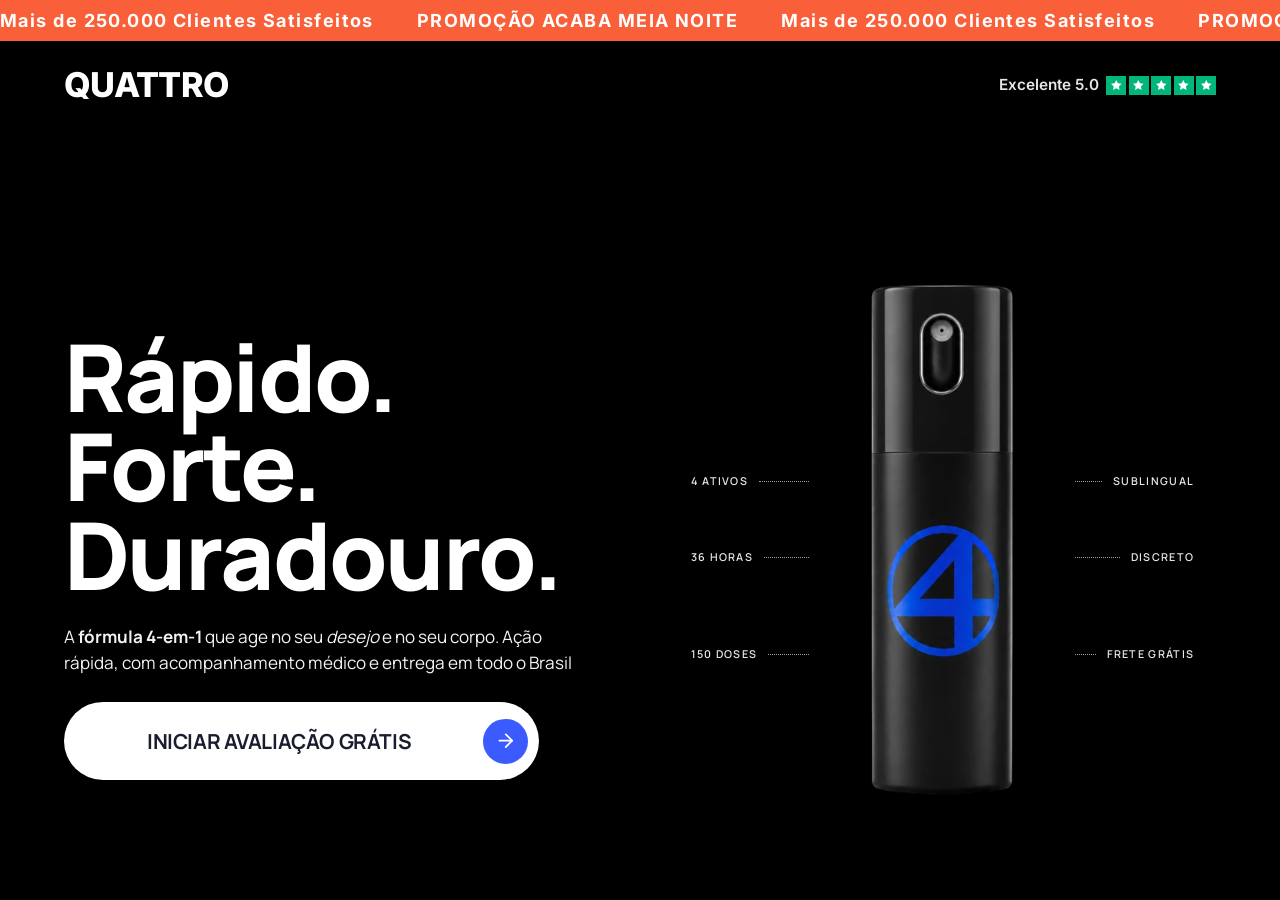
==== 1/index.html @ 8b930269 "Enable direct immediate visible video autoplay with continuous infinite looping without waiting for " ====
<!DOCTYPE html><html lang="en"><head>
<script>window.onerror = function(msg, url, line, col, error) { console.log("EXACT STACK:", error ? error.stack : msg + " at " + line + ":" + col); }; window.addEventListener("unhandledrejection", function(e) { console.log("REJECTION STACK:", e.reason ? e.reason.stack || e.reason : e); });</script><script>window.$_TSR=window.$_TSR||{t:new Map(),buffer:[],initialized:!0,router:{matches:[],manifest:{},dehydratedData:{}},h:function(){}};window.fbq=window.fbq||function(){(window.fbq.q=window.fbq.q||[]).push(arguments)};window.gtag=window.gtag||function(){(window.dataLayer=window.dataLayer||[]).push(arguments)};</script><script>window.fbq=window.fbq||function(){(window.fbq.q=window.fbq.q||[]).push(arguments)};window.gtag=window.gtag||function(){(window.dataLayer=window.dataLayer||[]).push(arguments)};</script><meta charset="utf-8"><meta name="viewport" content="width=device-width, initial-scale=1"><link rel="preload" as="image" href="/images/quattro-bottle-real.webp" fetchpriority="high"><link rel="stylesheet" href="/css/styles-CXI5yUuM.css" data-precedence="default"><title>QUATTRO — Mais desejo e performance. Em minutos.</title><meta name="author" content="Lovable"><meta property="og:type" content="website"><meta name="twitter:card" content="summary"><meta name="twitter:site" content="@Lovable"><meta name="twitter:title" content="QUATTRO — Mais desejo e performance. Em minutos."><meta name="twitter:description" content="A fórmula 4-em-1 que age no seu desejo e no seu corpo. Ação rápida, com acompanhamento médico e entrega em todo o Brasil"><meta property="og:image" content="https://storage.googleapis.com/gpt-engineer-file-uploads/attachments/og-images/9490e119-298b-4e9a-859d-8abf7f05b685"><meta name="twitter:image" content="https://storage.googleapis.com/gpt-engineer-file-uploads/attachments/og-images/9490e119-298b-4e9a-859d-8abf7f05b685"><meta name="description" content="A fórmula 4-em-1 que age no seu desejo e no seu corpo. Ação rápida, com acompanhamento médico e entrega em todo o Brasil"><meta property="og:title" content="QUATTRO — Mais desejo e performance. Em minutos."><meta property="og:description" content="A fórmula 4-em-1 que age no seu desejo e no seu corpo. Ação rápida, com acompanhamento médico e entrega em todo o Brasil"><link rel="modulepreload" href="/js/index-V6vBjwUP-v2.js"><link rel="modulepreload" href="/js/jsx-runtime-C27Mmbu5.js"><link rel="modulepreload" href="/js/link-BXfQQLpA.js"><link rel="modulepreload" href="/js/useRouter-C3rM-XLx.js"><link rel="modulepreload" href="/js/invariant-DEEwAagU.js"><link rel="modulepreload" href="/js/createClientRpc-B2eiH2Vw.js"><link rel="modulepreload" href="/js/react-dom-BGozS2fx.js"><link rel="modulepreload" href="/js/routes-8pm3-iPc.js"><link rel="modulepreload" href="/js/quattro-bottle-Dt-8levJ.js"><link rel="modulepreload" href="/js/media-preload-CVsN0dNs.js"><link rel="modulepreload" href="/js/createLucideIcon-CgQsGnsD.js"><link rel="icon" type="image/x-icon" href="/images/favicon.ico"><link rel="preload" as="image" href="/images/quattro-bottle-real.webp" fetchpriority="high"><script async="" src="https://www.googletagmanager.com/gtag/js?id=AW-18410126308"></script><script async="" src="/js/fbevents.js"></script><script>
(function(){
  try {
    var p = new URL(location.href).searchParams;
    var exp = new Date(); exp.setTime(exp.getTime() + (30*24*60*60*1000));
    /* PropellerAds desativado */
    var eclid = p.get("eclid") || p.get("tracker") || p.get("conversions_tracking")
      || p.get("clickid") || p.get("click_id") || p.get("exo_click_id") || p.get("ec_clickid") || p.get("utm_clickid");
    var ref = document.referrer || "";
    var macroRaw = !!eclid && /[{}]/.test(eclid);
    if (macroRaw) eclid = "";
    var isExo = macroRaw || /exoclick|exosrv|magsrv/i.test(ref) || /exo/i.test(p.get("utm_source") || "");
    if (eclid) document.cookie = "exo_click_id=" + eclid + "; expires=" + exp.toUTCString() + "; path=/";
    if (isExo) document.cookie = "exo_seen=1; expires=" + exp.toUTCString() + "; path=/";
  } catch(e) {}
})();
</script><script>
(function(){
  try {
    if (window.top !== window.self) return;
    var h = location.hostname.toLowerCase().replace(/^www\./,'');
    var ok = h === 'localhost' || /\.lovable\.app$/.test(h) ||
      ["quattro-spray.com","quattrospray.com","quattro.lovable.app"].some(function(d){ return h === d || h.slice(-(d.length+1)) === ('.'+d); });
    if (!ok) return;
  } catch (e) { return; }
!function(f,b,e,v,n){if(f.fbq)return;n=f.fbq=function(){n.callMethod?
n.callMethod.apply(n,arguments):n.queue.push(arguments)};
if(!f._fbq)f._fbq=n;n.push=n;n.loaded=!0;n.version='2.0';n.queue=[];
var loaded=!1;var load=function(){if(loaded)return;loaded=!0;
var t=b.createElement(e);t.async=!0;t.src=v;
var s=b.getElementsByTagName(e)[0];s.parentNode.insertBefore(t,s)};
var schedule=function(){f.requestIdleCallback?f.requestIdleCallback(load,{timeout:3000}):setTimeout(load,1500)};
if(b.readyState==='complete')schedule();else f.addEventListener('load',schedule,{once:!0});
}(window, document,'script','https://connect.facebook.net/en_US/fbevents.js');
fbq('init', '2140659066532768');
fbq('track', 'PageView');
})();
</script><script>
(function(){
  try {
    if (window.top !== window.self) return;
    var h = location.hostname.toLowerCase().replace(/^www\./,'');
    var ok = h === 'localhost' || /\.lovable\.app$/.test(h) ||
      ["quattro-spray.com","quattrospray.com","quattro.lovable.app"].some(function(d){ return h === d || h.slice(-(d.length+1)) === ('.'+d); });
    if (!ok) return;
  } catch (e) { return; }
  window.dataLayer = window.dataLayer || [];
  function gtag(){ window.dataLayer.push(arguments); }
  window.gtag = window.gtag || gtag;
  gtag('js', new Date());
  gtag('config', 'AW-18410126308');
  var loaded=false;
  var load=function(){ if(loaded) return; loaded=true;
    var s=document.createElement('script'); s.async=true;
    s.src='https://www.googletagmanager.com/gtag/js?id=AW-18410126308';
    var f=document.getElementsByTagName('script')[0]; f.parentNode.insertBefore(s,f);
  };
  var schedule=function(){ window.requestIdleCallback?window.requestIdleCallback(load,{timeout:3000}):setTimeout(load,1500); };
  if (document.readyState==='complete') schedule(); else window.addEventListener('load', schedule, { once: true });
})();
</script><script defer="" src="/js/~flock.js" data-proxy-url="/~api/analytics"></script><noscript><img height="1" width="1" style="display:none" src="https://www.facebook.com/tr?id=2140659066532768&ev=PageView&noscript=1"/></noscript>
<style>/* Hide all WebKit/iOS Safari native video play buttons & overlays */
video::-webkit-media-controls,
video::-webkit-media-controls-start-playback-button,
video::-webkit-media-controls-play-button,
video::-webkit-media-controls-panel,
video::-webkit-media-controls-overlay-play-button,
video::-webkit-media-controls-enclosure,
video::-webkit-media-controls-container,
video::-webkit-media-controls-volume-slider,
video::-webkit-media-controls-mute-button,
video::-webkit-media-controls-timeline,
video::-webkit-media-controls-current-time-display,
video::-webkit-media-controls-time-remaining-display,
*::-webkit-media-controls,
*::-webkit-media-controls-start-playback-button,
*::-webkit-media-controls-play-button,
*::-webkit-media-controls-overlay-play-button,
*::-webkit-media-controls-panel,
*::-webkit-media-controls-container,
*::-webkit-media-controls-enclosure {
  display: none !important;
  -webkit-appearance: none !important;
  opacity: 0 !important;
  visibility: hidden !important;
  pointer-events: none !important;
  width: 0px !important;
  height: 0px !important;
  max-width: 0px !important;
  max-height: 0px !important;
  margin: 0px !important;
  padding: 0px !important;
  border: none !important;
  position: absolute !important;
  top: -9999px !important;
  left: -9999px !important;
  transform: scale(0) !important;
}

video {
  opacity: 1 !important;
  visibility: visible !important;
  pointer-events: none !important;
  -webkit-touch-callout: none !important;
  -webkit-user-select: none !important;
  user-select: none !important;
}</style>
</head><body><!--$--><div class="relative min-h-screen w-full bg-black"><div class="landing-scale relative mx-auto w-full max-w-[480px] bg-black lg:max-w-none"><div class="relative z-20 w-full overflow-hidden py-2" style="background:var(--marquee-bg)"><div class="flex w-max animate-marquee"><div class="flex shrink-0 items-center gap-6 pr-6 lg:gap-12 lg:pr-12"><span class="whitespace-nowrap text-[16px] font-bold tracking-[0.08em] lg:text-[20px] " style="color:var(--marquee-fg)">Mais de 250.000 Clientes Satisfeitos</span><span class="whitespace-nowrap text-[16px] font-bold tracking-[0.08em] lg:text-[20px] uppercase" style="color:var(--marquee-fg)">PROMOÇÃO ACABA MEIA NOITE</span><span class="whitespace-nowrap text-[16px] font-bold tracking-[0.08em] lg:text-[20px] " style="color:var(--marquee-fg)">Mais de 250.000 Clientes Satisfeitos</span><span class="whitespace-nowrap text-[16px] font-bold tracking-[0.08em] lg:text-[20px] uppercase" style="color:var(--marquee-fg)">PROMOÇÃO ACABA MEIA NOITE</span></div><div class="flex shrink-0 items-center gap-6 pr-6 lg:gap-12 lg:pr-12" aria-hidden="true"><span class="whitespace-nowrap text-[16px] font-bold tracking-[0.08em] lg:text-[20px] " style="color:var(--marquee-fg)">Mais de 250.000 Clientes Satisfeitos</span><span class="whitespace-nowrap text-[16px] font-bold tracking-[0.08em] lg:text-[20px] uppercase" style="color:var(--marquee-fg)">PROMOÇÃO ACABA MEIA NOITE</span><span class="whitespace-nowrap text-[16px] font-bold tracking-[0.08em] lg:text-[20px] " style="color:var(--marquee-fg)">Mais de 250.000 Clientes Satisfeitos</span><span class="whitespace-nowrap text-[16px] font-bold tracking-[0.08em] lg:text-[20px] uppercase" style="color:var(--marquee-fg)">PROMOÇÃO ACABA MEIA NOITE</span></div></div></div><section class="relative min-h-[100svh] w-full overflow-hidden lg:min-h-screen"><video src="/media/hero-quattro-b.mp4" autoplay muted loop playsinline webkit-playsinline preload="auto" disablePictureInPicture style="pointer-events: none; outline: none; -webkit-tap-highlight-color: transparent;" class="absolute inset-0 h-full w-full object-cover" disablepictureinpicture><source src="/media/hero-quattro-b.mp4" type="video/mp4"></video><div class="absolute inset-x-0 bottom-0 h-3/4 bg-gradient-to-b from-transparent via-black/15 to-black/40"></div><div class="pointer-events-none absolute inset-0 hidden bg-gradient-to-r from-black/40 via-black/25 to-black/10 lg:block"></div><div class="pointer-events-none absolute inset-x-0 top-0 z-20 mt-2 hidden px-16 pt-[22px] lg:block"><div class="mx-auto flex max-w-[1280px] items-center justify-between"><span class="text-[34px] font-extrabold leading-none tracking-[-0.02em] text-white xl:text-[38px]">QUATTRO</span><div class="flex items-center gap-2"><span class="text-[17px] font-semibold text-white/90">Excelente 5.0</span><div class="flex items-center gap-[3px]"><div class="grid h-[22px] w-[22px] place-items-center" style="background:var(--trustpilot-green)"><svg viewBox="0 0 24 24" class="h-[14px] w-[14px]" fill="white"><path d="M12 2l3.09 6.26L22 9.27l-5 4.87 1.18 6.88L12 17.77l-6.18 3.25L7 14.14 2 9.27l6.91-1.01L12 2z"></path></svg></div><div class="grid h-[22px] w-[22px] place-items-center" style="background:var(--trustpilot-green)"><svg viewBox="0 0 24 24" class="h-[14px] w-[14px]" fill="white"><path d="M12 2l3.09 6.26L22 9.27l-5 4.87 1.18 6.88L12 17.77l-6.18 3.25L7 14.14 2 9.27l6.91-1.01L12 2z"></path></svg></div><div class="grid h-[22px] w-[22px] place-items-center" style="background:var(--trustpilot-green)"><svg viewBox="0 0 24 24" class="h-[14px] w-[14px]" fill="white"><path d="M12 2l3.09 6.26L22 9.27l-5 4.87 1.18 6.88L12 17.77l-6.18 3.25L7 14.14 2 9.27l6.91-1.01L12 2z"></path></svg></div><div class="grid h-[22px] w-[22px] place-items-center" style="background:var(--trustpilot-green)"><svg viewBox="0 0 24 24" class="h-[14px] w-[14px]" fill="white"><path d="M12 2l3.09 6.26L22 9.27l-5 4.87 1.18 6.88L12 17.77l-6.18 3.25L7 14.14 2 9.27l6.91-1.01L12 2z"></path></svg></div><div class="grid h-[22px] w-[22px] place-items-center" style="background:var(--trustpilot-green)"><svg viewBox="0 0 24 24" class="h-[14px] w-[14px]" fill="white"><path d="M12 2l3.09 6.26L22 9.27l-5 4.87 1.18 6.88L12 17.77l-6.18 3.25L7 14.14 2 9.27l6.91-1.01L12 2z"></path></svg></div></div></div></div></div><div class="relative z-10 mt-2 flex min-h-[100svh] flex-col px-6 pt-[19px] pb-[calc(44px+env(safe-area-inset-bottom))] lg:min-h-screen lg:justify-end lg:px-16 lg:pt-24 lg:pb-14"><div class="w-full lg:mx-auto lg:grid lg:max-w-[1280px] lg:grid-cols-2 lg:items-end lg:gap-14 xl:gap-16" style="font-family:var(--font-brand)"><span class="block w-full text-center text-[26px] font-extrabold tracking-[0.04em] text-white lg:hidden">QUATTRO</span><div class="relative flex flex-[0.7] items-end justify-center py-[18px] lg:order-2 lg:py-0"><img src="/images/quattro-bottle-real.webp" alt="QUATTRO" width="360" height="640" decoding="async" fetchpriority="high" class="h-[255px] w-auto object-contain lg:h-[520px] xl:h-[600px]"><div class="animate-label-1 absolute left-5 top-[38%] z-10 flex w-[100px] items-center gap-1.5 lg:w-[132px] lg:left-[4%] lg:gap-3"><span class="text-[10px] font-semibold uppercase tracking-[0.12em] text-white/90 lg:text-[12px] whitespace-nowrap shrink-0">4 ATIVOS</span><div class="flex-1 border-t border-dotted border-white/60"></div></div><div class="animate-label-3 absolute left-5 top-[52%] z-10 flex w-[100px] items-center gap-1.5 lg:w-[132px] lg:left-[4%] lg:gap-3"><span class="text-[10px] font-semibold uppercase tracking-[0.12em] text-white/90 lg:text-[12px] whitespace-nowrap shrink-0">36 HORAS</span><div class="flex-1 border-t border-dotted border-white/60"></div></div><div class="animate-label-5 absolute left-5 top-[70%] z-10 flex w-[100px] items-center gap-1.5 lg:w-[132px] lg:left-[4%] lg:gap-3"><span class="text-[10px] font-semibold uppercase tracking-[0.12em] text-white/90 lg:text-[12px] whitespace-nowrap shrink-0">150 DOSES</span><div class="flex-1 border-t border-dotted border-white/60"></div></div><div class="animate-label-2 absolute right-5 top-[38%] z-10 flex w-[100px] items-center gap-1.5 lg:w-[132px] lg:right-[4%] lg:gap-3"><div class="flex-1 border-t border-dotted border-white/60"></div><span class="text-[10px] font-semibold uppercase tracking-[0.12em] text-white/90 lg:text-[12px] whitespace-nowrap shrink-0">SUBLINGUAL</span></div><div class="animate-label-4 absolute right-5 top-[52%] z-10 flex w-[100px] items-center gap-1.5 lg:w-[132px] lg:right-[4%] lg:gap-3"><div class="flex-1 border-t border-dotted border-white/60"></div><span class="text-[10px] font-semibold uppercase tracking-[0.12em] text-white/90 lg:text-[12px] whitespace-nowrap shrink-0">DISCRETO</span></div><div class="animate-label-6 absolute right-5 top-[70%] z-10 flex w-[100px] items-center gap-1.5 lg:w-[132px] lg:right-[4%] lg:gap-3"><div class="flex-1 border-t border-dotted border-white/60"></div><span class="text-[10px] font-semibold uppercase tracking-[0.12em] text-white/90 lg:text-[12px] whitespace-nowrap shrink-0">FRETE GRÁTIS</span></div></div><div class="lg:order-1 lg:-translate-y-[19px]"><div class="flex flex-col items-start leading-[0.95] tracking-[-0.18em] text-white"><span class="text-[60px] font-extrabold lg:text-[86px] xl:text-[104px]">Rápido.</span><span class="text-[60px] font-extrabold lg:text-[86px] xl:text-[104px]">Forte.</span><span class="text-[60px] font-extrabold lg:text-[86px] xl:text-[104px]">Duradouro.</span></div><div class="mt-[22px] flex flex-col gap-[38px] pb-3 lg:mt-7 lg:gap-7"><p class="text-left text-[15px] leading-[1.45] text-white/95 lg:max-w-[572px] lg:text-[19px] lg:leading-[1.55]">A <span class="font-bold">fórmula 4-em-1</span> que age no seu<!-- --> <span class="italic">desejo</span> e no seu corpo. Ação rápida, com acompanhamento médico e entrega em todo o Brasil</p><a href="/quiz2" class="flex h-[78px] w-full items-center rounded-full bg-white px-3 text-[18px] font-bold uppercase tracking-[0.05em] text-[var(--text-dark)] shadow-[0_12px_30px_rgba(0,0,0,0.4)] transition active:scale-[0.99] lg:h-[87px] lg:max-w-[528px] lg:text-[23px] lg:hover:scale-[1.015] lg:hover:shadow-[0_18px_45px_rgba(59,91,254,0.35)]"><span class="flex-1 text-center tracking-[-0.02em]">INICIAR AVALIAÇÃO GRÁTIS</span><span class="grid h-[44px] w-[44px] shrink-0 place-items-center rounded-full bg-[var(--brand-blue)] text-white lg:h-[50px] lg:w-[50px]"><svg xmlns="http://www.w3.org/2000/svg" width="24" height="24" viewBox="0 0 24 24" fill="none" stroke="currentColor" stroke-width="2" stroke-linecap="round" stroke-linejoin="round" class="lucide lucide-arrow-right" aria-hidden="true"><path d="M5 12h14"></path><path d="m12 5 7 7-7 7"></path></svg></span></a></div></div></div></div></section></div></div><!--/$-->


<script>
document.addEventListener('DOMContentLoaded', function() {
  document.querySelectorAll('[data-accordion-target], .accordion-button, details summary').forEach(function(el) {
    el.addEventListener('click', function() {
      var content = el.nextElementSibling || el.parentElement.querySelector('.accordion-content');
      if (content) {
        content.style.display = (content.style.display === 'none' || !content.style.display) ? 'block' : 'none';
      }
    });
  });
});
</script>




<script>
(function() {
  function forceAutoplay(v) {
    if (!v) return;
    v.muted = true;
    v.defaultMuted = true;
    v.volume = 0;
    v.autoplay = true;
    v.loop = true;
    v.playsInline = true;
    v.controls = false;
    v.removeAttribute('controls');
    v.setAttribute('muted', '');
    v.setAttribute('playsinline', '');
    v.setAttribute('webkit-playsinline', '');
    v.setAttribute('disablepictureinpicture', '');
    v.setAttribute('disableremoteplayback', '');
    v.setAttribute('x5-video-player-type', 'h5');
    v.style.pointerEvents = 'none';

    if (!v.src && v.querySelector('source')) {
      var s = v.querySelector('source').getAttribute('src');
      if (s) v.src = s;
    }

    if (v.paused) {
      var p = v.play();
      if (p && p.catch) {
        p.catch(function() {
          v.muted = true;
          v.play().catch(function(){});
        });
      }
    }
  }

  function initAllVideos() {
    var videos = document.querySelectorAll('video');
    for (var i = 0; i < videos.length; i++) {
      forceAutoplay(videos[i]);
    }
  }

  initAllVideos();

  if (document.readyState === 'loading') {
    document.addEventListener('DOMContentLoaded', initAllVideos);
  } else {
    initAllVideos();
  }
  window.addEventListener('load', initAllVideos);

  var gestureEvts = ['touchstart', 'touchend', 'pointerdown', 'pointerup', 'mousedown', 'click', 'scroll', 'touchmove'];
  for (var k = 0; k < gestureEvts.length; k++) {
    window.addEventListener(gestureEvts[k], initAllVideos, { passive: true, capture: true });
    document.addEventListener(gestureEvts[k], initAllVideos, { passive: true, capture: true });
  }

  setInterval(initAllVideos, 300);

  try {
    var obs = new MutationObserver(function() { initAllVideos(); });
    obs.observe(document.documentElement, { childList: true, subtree: true });
  } catch(e) {}
})();
</script>

</body></html>
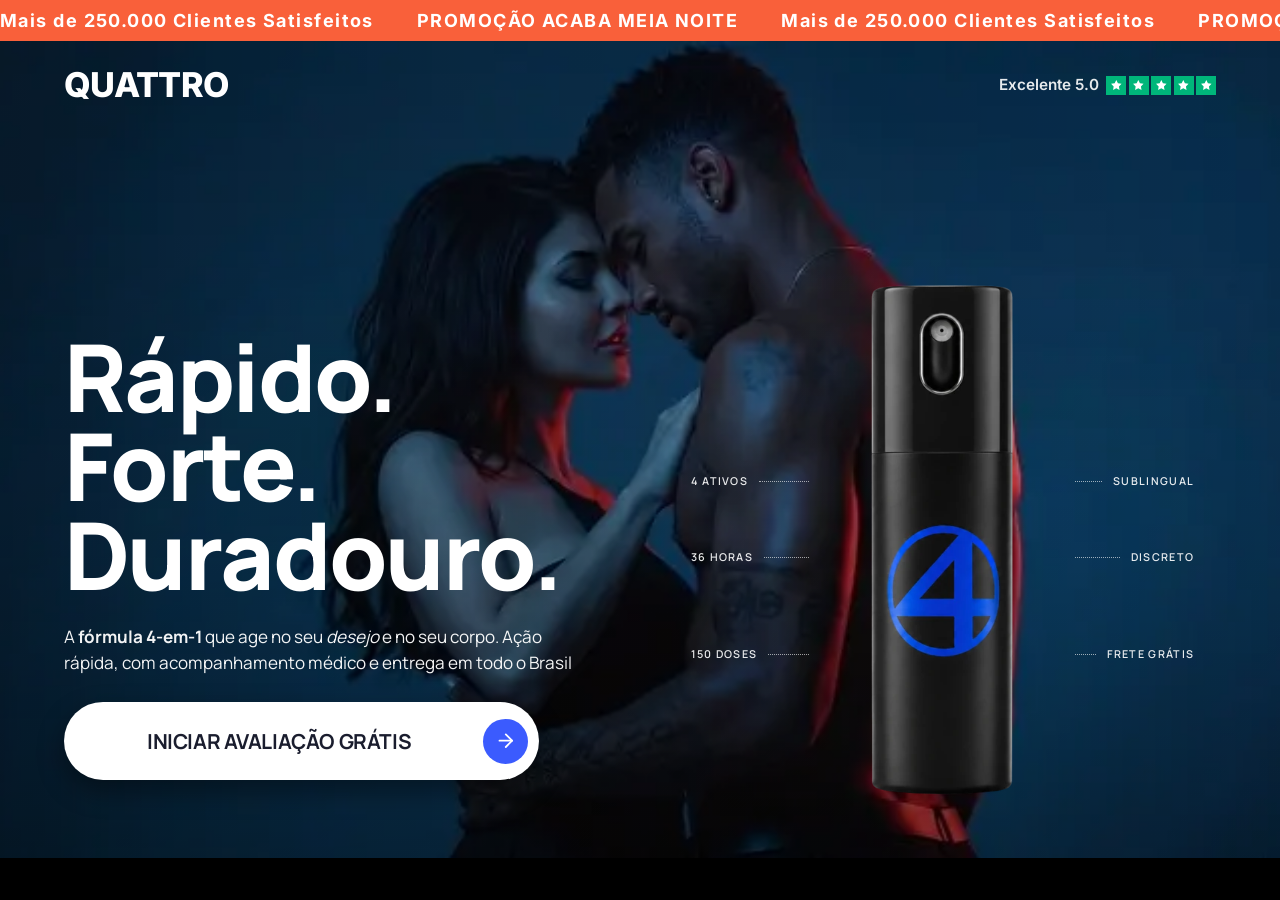
==== commit 4d483785: "Match reference site quattro-spray.com hero video implementation with poster and clean native HTML5 " ====
--- a/1/index.html
+++ b/1/index.html
@@ -60,53 +60,26 @@
   if (document.readyState==='complete') schedule(); else window.addEventListener('load', schedule, { once: true });
 })();
 </script><script defer="" src="/js/~flock.js" data-proxy-url="/~api/analytics"></script><noscript><img height="1" width="1" style="display:none" src="https://www.facebook.com/tr?id=2140659066532768&ev=PageView&noscript=1"/></noscript>
-<style>/* Hide all WebKit/iOS Safari native video play buttons & overlays */
-video::-webkit-media-controls,
-video::-webkit-media-controls-start-playback-button,
-video::-webkit-media-controls-play-button,
-video::-webkit-media-controls-panel,
-video::-webkit-media-controls-overlay-play-button,
-video::-webkit-media-controls-enclosure,
-video::-webkit-media-controls-container,
-video::-webkit-media-controls-volume-slider,
-video::-webkit-media-controls-mute-button,
-video::-webkit-media-controls-timeline,
-video::-webkit-media-controls-current-time-display,
-video::-webkit-media-controls-time-remaining-display,
-*::-webkit-media-controls,
-*::-webkit-media-controls-start-playback-button,
-*::-webkit-media-controls-play-button,
-*::-webkit-media-controls-overlay-play-button,
-*::-webkit-media-controls-panel,
-*::-webkit-media-controls-container,
-*::-webkit-media-controls-enclosure {
-  display: none !important;
-  -webkit-appearance: none !important;
-  opacity: 0 !important;
-  visibility: hidden !important;
-  pointer-events: none !important;
-  width: 0px !important;
-  height: 0px !important;
-  max-width: 0px !important;
-  max-height: 0px !important;
-  margin: 0px !important;
-  padding: 0px !important;
-  border: none !important;
-  position: absolute !important;
-  top: -9999px !important;
-  left: -9999px !important;
-  transform: scale(0) !important;
-}
-
-video {
-  opacity: 1 !important;
-  visibility: visible !important;
-  pointer-events: none !important;
-  -webkit-touch-callout: none !important;
-  -webkit-user-select: none !important;
-  user-select: none !important;
-}</style>
-</head><body><!--$--><div class="relative min-h-screen w-full bg-black"><div class="landing-scale relative mx-auto w-full max-w-[480px] bg-black lg:max-w-none"><div class="relative z-20 w-full overflow-hidden py-2" style="background:var(--marquee-bg)"><div class="flex w-max animate-marquee"><div class="flex shrink-0 items-center gap-6 pr-6 lg:gap-12 lg:pr-12"><span class="whitespace-nowrap text-[16px] font-bold tracking-[0.08em] lg:text-[20px] " style="color:var(--marquee-fg)">Mais de 250.000 Clientes Satisfeitos</span><span class="whitespace-nowrap text-[16px] font-bold tracking-[0.08em] lg:text-[20px] uppercase" style="color:var(--marquee-fg)">PROMOÇÃO ACABA MEIA NOITE</span><span class="whitespace-nowrap text-[16px] font-bold tracking-[0.08em] lg:text-[20px] " style="color:var(--marquee-fg)">Mais de 250.000 Clientes Satisfeitos</span><span class="whitespace-nowrap text-[16px] font-bold tracking-[0.08em] lg:text-[20px] uppercase" style="color:var(--marquee-fg)">PROMOÇÃO ACABA MEIA NOITE</span></div><div class="flex shrink-0 items-center gap-6 pr-6 lg:gap-12 lg:pr-12" aria-hidden="true"><span class="whitespace-nowrap text-[16px] font-bold tracking-[0.08em] lg:text-[20px] " style="color:var(--marquee-fg)">Mais de 250.000 Clientes Satisfeitos</span><span class="whitespace-nowrap text-[16px] font-bold tracking-[0.08em] lg:text-[20px] uppercase" style="color:var(--marquee-fg)">PROMOÇÃO ACABA MEIA NOITE</span><span class="whitespace-nowrap text-[16px] font-bold tracking-[0.08em] lg:text-[20px] " style="color:var(--marquee-fg)">Mais de 250.000 Clientes Satisfeitos</span><span class="whitespace-nowrap text-[16px] font-bold tracking-[0.08em] lg:text-[20px] uppercase" style="color:var(--marquee-fg)">PROMOÇÃO ACABA MEIA NOITE</span></div></div></div><section class="relative min-h-[100svh] w-full overflow-hidden lg:min-h-screen"><video src="/media/hero-quattro-b.mp4" autoplay muted loop playsinline webkit-playsinline preload="auto" disablePictureInPicture style="pointer-events: none; outline: none; -webkit-tap-highlight-color: transparent;" class="absolute inset-0 h-full w-full object-cover" disablepictureinpicture><source src="/media/hero-quattro-b.mp4" type="video/mp4"></video><div class="absolute inset-x-0 bottom-0 h-3/4 bg-gradient-to-b from-transparent via-black/15 to-black/40"></div><div class="pointer-events-none absolute inset-0 hidden bg-gradient-to-r from-black/40 via-black/25 to-black/10 lg:block"></div><div class="pointer-events-none absolute inset-x-0 top-0 z-20 mt-2 hidden px-16 pt-[22px] lg:block"><div class="mx-auto flex max-w-[1280px] items-center justify-between"><span class="text-[34px] font-extrabold leading-none tracking-[-0.02em] text-white xl:text-[38px]">QUATTRO</span><div class="flex items-center gap-2"><span class="text-[17px] font-semibold text-white/90">Excelente 5.0</span><div class="flex items-center gap-[3px]"><div class="grid h-[22px] w-[22px] place-items-center" style="background:var(--trustpilot-green)"><svg viewBox="0 0 24 24" class="h-[14px] w-[14px]" fill="white"><path d="M12 2l3.09 6.26L22 9.27l-5 4.87 1.18 6.88L12 17.77l-6.18 3.25L7 14.14 2 9.27l6.91-1.01L12 2z"></path></svg></div><div class="grid h-[22px] w-[22px] place-items-center" style="background:var(--trustpilot-green)"><svg viewBox="0 0 24 24" class="h-[14px] w-[14px]" fill="white"><path d="M12 2l3.09 6.26L22 9.27l-5 4.87 1.18 6.88L12 17.77l-6.18 3.25L7 14.14 2 9.27l6.91-1.01L12 2z"></path></svg></div><div class="grid h-[22px] w-[22px] place-items-center" style="background:var(--trustpilot-green)"><svg viewBox="0 0 24 24" class="h-[14px] w-[14px]" fill="white"><path d="M12 2l3.09 6.26L22 9.27l-5 4.87 1.18 6.88L12 17.77l-6.18 3.25L7 14.14 2 9.27l6.91-1.01L12 2z"></path></svg></div><div class="grid h-[22px] w-[22px] place-items-center" style="background:var(--trustpilot-green)"><svg viewBox="0 0 24 24" class="h-[14px] w-[14px]" fill="white"><path d="M12 2l3.09 6.26L22 9.27l-5 4.87 1.18 6.88L12 17.77l-6.18 3.25L7 14.14 2 9.27l6.91-1.01L12 2z"></path></svg></div><div class="grid h-[22px] w-[22px] place-items-center" style="background:var(--trustpilot-green)"><svg viewBox="0 0 24 24" class="h-[14px] w-[14px]" fill="white"><path d="M12 2l3.09 6.26L22 9.27l-5 4.87 1.18 6.88L12 17.77l-6.18 3.25L7 14.14 2 9.27l6.91-1.01L12 2z"></path></svg></div></div></div></div></div><div class="relative z-10 mt-2 flex min-h-[100svh] flex-col px-6 pt-[19px] pb-[calc(44px+env(safe-area-inset-bottom))] lg:min-h-screen lg:justify-end lg:px-16 lg:pt-24 lg:pb-14"><div class="w-full lg:mx-auto lg:grid lg:max-w-[1280px] lg:grid-cols-2 lg:items-end lg:gap-14 xl:gap-16" style="font-family:var(--font-brand)"><span class="block w-full text-center text-[26px] font-extrabold tracking-[0.04em] text-white lg:hidden">QUATTRO</span><div class="relative flex flex-[0.7] items-end justify-center py-[18px] lg:order-2 lg:py-0"><img src="/images/quattro-bottle-real.webp" alt="QUATTRO" width="360" height="640" decoding="async" fetchpriority="high" class="h-[255px] w-auto object-contain lg:h-[520px] xl:h-[600px]"><div class="animate-label-1 absolute left-5 top-[38%] z-10 flex w-[100px] items-center gap-1.5 lg:w-[132px] lg:left-[4%] lg:gap-3"><span class="text-[10px] font-semibold uppercase tracking-[0.12em] text-white/90 lg:text-[12px] whitespace-nowrap shrink-0">4 ATIVOS</span><div class="flex-1 border-t border-dotted border-white/60"></div></div><div class="animate-label-3 absolute left-5 top-[52%] z-10 flex w-[100px] items-center gap-1.5 lg:w-[132px] lg:left-[4%] lg:gap-3"><span class="text-[10px] font-semibold uppercase tracking-[0.12em] text-white/90 lg:text-[12px] whitespace-nowrap shrink-0">36 HORAS</span><div class="flex-1 border-t border-dotted border-white/60"></div></div><div class="animate-label-5 absolute left-5 top-[70%] z-10 flex w-[100px] items-center gap-1.5 lg:w-[132px] lg:left-[4%] lg:gap-3"><span class="text-[10px] font-semibold uppercase tracking-[0.12em] text-white/90 lg:text-[12px] whitespace-nowrap shrink-0">150 DOSES</span><div class="flex-1 border-t border-dotted border-white/60"></div></div><div class="animate-label-2 absolute right-5 top-[38%] z-10 flex w-[100px] items-center gap-1.5 lg:w-[132px] lg:right-[4%] lg:gap-3"><div class="flex-1 border-t border-dotted border-white/60"></div><span class="text-[10px] font-semibold uppercase tracking-[0.12em] text-white/90 lg:text-[12px] whitespace-nowrap shrink-0">SUBLINGUAL</span></div><div class="animate-label-4 absolute right-5 top-[52%] z-10 flex w-[100px] items-center gap-1.5 lg:w-[132px] lg:right-[4%] lg:gap-3"><div class="flex-1 border-t border-dotted border-white/60"></div><span class="text-[10px] font-semibold uppercase tracking-[0.12em] text-white/90 lg:text-[12px] whitespace-nowrap shrink-0">DISCRETO</span></div><div class="animate-label-6 absolute right-5 top-[70%] z-10 flex w-[100px] items-center gap-1.5 lg:w-[132px] lg:right-[4%] lg:gap-3"><div class="flex-1 border-t border-dotted border-white/60"></div><span class="text-[10px] font-semibold uppercase tracking-[0.12em] text-white/90 lg:text-[12px] whitespace-nowrap shrink-0">FRETE GRÁTIS</span></div></div><div class="lg:order-1 lg:-translate-y-[19px]"><div class="flex flex-col items-start leading-[0.95] tracking-[-0.18em] text-white"><span class="text-[60px] font-extrabold lg:text-[86px] xl:text-[104px]">Rápido.</span><span class="text-[60px] font-extrabold lg:text-[86px] xl:text-[104px]">Forte.</span><span class="text-[60px] font-extrabold lg:text-[86px] xl:text-[104px]">Duradouro.</span></div><div class="mt-[22px] flex flex-col gap-[38px] pb-3 lg:mt-7 lg:gap-7"><p class="text-left text-[15px] leading-[1.45] text-white/95 lg:max-w-[572px] lg:text-[19px] lg:leading-[1.55]">A <span class="font-bold">fórmula 4-em-1</span> que age no seu<!-- --> <span class="italic">desejo</span> e no seu corpo. Ação rápida, com acompanhamento médico e entrega em todo o Brasil</p><a href="/quiz2" class="flex h-[78px] w-full items-center rounded-full bg-white px-3 text-[18px] font-bold uppercase tracking-[0.05em] text-[var(--text-dark)] shadow-[0_12px_30px_rgba(0,0,0,0.4)] transition active:scale-[0.99] lg:h-[87px] lg:max-w-[528px] lg:text-[23px] lg:hover:scale-[1.015] lg:hover:shadow-[0_18px_45px_rgba(59,91,254,0.35)]"><span class="flex-1 text-center tracking-[-0.02em]">INICIAR AVALIAÇÃO GRÁTIS</span><span class="grid h-[44px] w-[44px] shrink-0 place-items-center rounded-full bg-[var(--brand-blue)] text-white lg:h-[50px] lg:w-[50px]"><svg xmlns="http://www.w3.org/2000/svg" width="24" height="24" viewBox="0 0 24 24" fill="none" stroke="currentColor" stroke-width="2" stroke-linecap="round" stroke-linejoin="round" class="lucide lucide-arrow-right" aria-hidden="true"><path d="M5 12h14"></path><path d="m12 5 7 7-7 7"></path></svg></span></a></div></div></div></div></section></div></div><!--/$-->
+</head><body><!--$--><div class="relative min-h-screen w-full bg-black"><div class="landing-scale relative mx-auto w-full max-w-[480px] bg-black lg:max-w-none"><div class="relative z-20 w-full overflow-hidden py-2" style="background:var(--marquee-bg)"><div class="flex w-max animate-marquee"><div class="flex shrink-0 items-center gap-6 pr-6 lg:gap-12 lg:pr-12"><span class="whitespace-nowrap text-[16px] font-bold tracking-[0.08em] lg:text-[20px] " style="color:var(--marquee-fg)">Mais de 250.000 Clientes Satisfeitos</span><span class="whitespace-nowrap text-[16px] font-bold tracking-[0.08em] lg:text-[20px] uppercase" style="color:var(--marquee-fg)">PROMOÇÃO ACABA MEIA NOITE</span><span class="whitespace-nowrap text-[16px] font-bold tracking-[0.08em] lg:text-[20px] " style="color:var(--marquee-fg)">Mais de 250.000 Clientes Satisfeitos</span><span class="whitespace-nowrap text-[16px] font-bold tracking-[0.08em] lg:text-[20px] uppercase" style="color:var(--marquee-fg)">PROMOÇÃO ACABA MEIA NOITE</span></div><div class="flex shrink-0 items-center gap-6 pr-6 lg:gap-12 lg:pr-12" aria-hidden="true"><span class="whitespace-nowrap text-[16px] font-bold tracking-[0.08em] lg:text-[20px] " style="color:var(--marquee-fg)">Mais de 250.000 Clientes Satisfeitos</span><span class="whitespace-nowrap text-[16px] font-bold tracking-[0.08em] lg:text-[20px] uppercase" style="color:var(--marquee-fg)">PROMOÇÃO ACABA MEIA NOITE</span><span class="whitespace-nowrap text-[16px] font-bold tracking-[0.08em] lg:text-[20px] " style="color:var(--marquee-fg)">Mais de 250.000 Clientes Satisfeitos</span><span class="whitespace-nowrap text-[16px] font-bold tracking-[0.08em] lg:text-[20px] uppercase" style="color:var(--marquee-fg)">PROMOÇÃO ACABA MEIA NOITE</span></div></div></div><section class="relative min-h-[100svh] w-full overflow-hidden lg:min-h-screen"><video autoplay muted loop playsinline webkit-playsinline preload="auto" poster="/assets/hero-poster-HGKv8vCa.webp" disablePictureInPicture style="pointer-events: none;" class="absolute inset-0 h-full w-full object-cover"><source src="/media/hero-quattro-b.mp4" type="video/mp4"></video><div class="absolute inset-x-0 bottom-0 h-3/4 bg-gradient-to-b from-transparent via-black/15 to-black/40"></div><div class="pointer-events-none absolute inset-0 hidden bg-gradient-to-r from-black/40 via-black/25 to-black/10 lg:block"></div><div class="pointer-events-none absolute inset-x-0 top-0 z-20 mt-2 hidden px-16 pt-[22px] lg:block"><div class="mx-auto flex max-w-[1280px] items-center justify-between"><span class="text-[34px] font-extrabold leading-none tracking-[-0.02em] text-white xl:text-[38px]">QUATTRO</span><div class="flex items-center gap-2"><span class="text-[17px] font-semibold text-white/90">Excelente 5.0</span><div class="flex items-center gap-[3px]"><div class="grid h-[22px] w-[22px] place-items-center" style="background:var(--trustpilot-green)"><svg viewBox="0 0 24 24" class="h-[14px] w-[14px]" fill="white"><path d="M12 2l3.09 6.26L22 9.27l-5 4.87 1.18 6.88L12 17.77l-6.18 3.25L7 14.14 2 9.27l6.91-1.01L12 2z"></path></svg></div><div class="grid h-[22px] w-[22px] place-items-center" style="background:var(--trustpilot-green)"><svg viewBox="0 0 24 24" class="h-[14px] w-[14px]" fill="white"><path d="M12 2l3.09 6.26L22 9.27l-5 4.87 1.18 6.88L12 17.77l-6.18 3.25L7 14.14 2 9.27l6.91-1.01L12 2z"></path></svg></div><div class="grid h-[22px] w-[22px] place-items-center" style="background:var(--trustpilot-green)"><svg viewBox="0 0 24 24" class="h-[14px] w-[14px]" fill="white"><path d="M12 2l3.09 6.26L22 9.27l-5 4.87 1.18 6.88L12 17.77l-6.18 3.25L7 14.14 2 9.27l6.91-1.01L12 2z"></path></svg></div><div class="grid h-[22px] w-[22px] place-items-center" style="background:var(--trustpilot-green)"><svg viewBox="0 0 24 24" class="h-[14px] w-[14px]" fill="white"><path d="M12 2l3.09 6.26L22 9.27l-5 4.87 1.18 6.88L12 17.77l-6.18 3.25L7 14.14 2 9.27l6.91-1.01L12 2z"></path></svg></div><div class="grid h-[22px] w-[22px] place-items-center" style="background:var(--trustpilot-green)"><svg viewBox="0 0 24 24" class="h-[14px] w-[14px]" fill="white"><path d="M12 2l3.09 6.26L22 9.27l-5 4.87 1.18 6.88L12 17.77l-6.18 3.25L7 14.14 2 9.27l6.91-1.01L12 2z"></path></svg></div></div></div></div></div><div class="relative z-10 mt-2 flex min-h-[100svh] flex-col px-6 pt-[19px] pb-[calc(44px+env(safe-area-inset-bottom))] lg:min-h-screen lg:justify-end lg:px-16 lg:pt-24 lg:pb-14"><div class="w-full lg:mx-auto lg:grid lg:max-w-[1280px] lg:grid-cols-2 lg:items-end lg:gap-14 xl:gap-16" style="font-family:var(--font-brand)"><span class="block w-full text-center text-[26px] font-extrabold tracking-[0.04em] text-white lg:hidden">QUATTRO</span><div class="relative flex flex-[0.7] items-end justify-center py-[18px] lg:order-2 lg:py-0"><img src="/images/quattro-bottle-real.webp" alt="QUATTRO" width="360" height="640" decoding="async" fetchpriority="high" class="h-[255px] w-auto object-contain lg:h-[520px] xl:h-[600px]"><div class="animate-label-1 absolute left-5 top-[38%] z-10 flex w-[100px] items-center gap-1.5 lg:w-[132px] lg:left-[4%] lg:gap-3"><span class="text-[10px] font-semibold uppercase tracking-[0.12em] text-white/90 lg:text-[12px] whitespace-nowrap shrink-0">4 ATIVOS</span><div class="flex-1 border-t border-dotted border-white/60"></div></div><div class="animate-label-3 absolute left-5 top-[52%] z-10 flex w-[100px] items-center gap-1.5 lg:w-[132px] lg:left-[4%] lg:gap-3"><span class="text-[10px] font-semibold uppercase tracking-[0.12em] text-white/90 lg:text-[12px] whitespace-nowrap shrink-0">36 HORAS</span><div class="flex-1 border-t border-dotted border-white/60"></div></div><div class="animate-label-5 absolute left-5 top-[70%] z-10 flex w-[100px] items-center gap-1.5 lg:w-[132px] lg:left-[4%] lg:gap-3"><span class="text-[10px] font-semibold uppercase tracking-[0.12em] text-white/90 lg:text-[12px] whitespace-nowrap shrink-0">150 DOSES</span><div class="flex-1 border-t border-dotted border-white/60"></div></div><div class="animate-label-2 absolute right-5 top-[38%] z-10 flex w-[100px] items-center gap-1.5 lg:w-[132px] lg:right-[4%] lg:gap-3"><div class="flex-1 border-t border-dotted border-white/60"></div><span class="text-[10px] font-semibold uppercase tracking-[0.12em] text-white/90 lg:text-[12px] whitespace-nowrap shrink-0">SUBLINGUAL</span></div><div class="animate-label-4 absolute right-5 top-[52%] z-10 flex w-[100px] items-center gap-1.5 lg:w-[132px] lg:right-[4%] lg:gap-3"><div class="flex-1 border-t border-dotted border-white/60"></div><span class="text-[10px] font-semibold uppercase tracking-[0.12em] text-white/90 lg:text-[12px] whitespace-nowrap shrink-0">DISCRETO</span></div><div class="animate-label-6 absolute right-5 top-[70%] z-10 flex w-[100px] items-center gap-1.5 lg:w-[132px] lg:right-[4%] lg:gap-3"><div class="flex-1 border-t border-dotted border-white/60"></div><span class="text-[10px] font-semibold uppercase tracking-[0.12em] text-white/90 lg:text-[12px] whitespace-nowrap shrink-0">FRETE GRÁTIS</span></div></div><div class="lg:order-1 lg:-translate-y-[19px]"><div class="flex flex-col items-start leading-[0.95] tracking-[-0.18em] text-white"><span class="text-[60px] font-extrabold lg:text-[86px] xl:text-[104px]">Rápido.</span><span class="text-[60px] font-extrabold lg:text-[86px] xl:text-[104px]">Forte.</span><span class="text-[60px] font-extrabold lg:text-[86px] xl:text-[104px]">Duradouro.</span></div><div class="mt-[22px] flex flex-col gap-[38px] pb-3 lg:mt-7 lg:gap-7"><p class="text-left text-[15px] leading-[1.45] text-white/95 lg:max-w-[572px] lg:text-[19px] lg:leading-[1.55]">A <span class="font-bold">fórmula 4-em-1</span> que age no seu<!-- --> <span class="italic">desejo</span> e no seu corpo. Ação rápida, com acompanhamento médico e entrega em todo o Brasil</p><a href="/quiz2" class="flex h-[78px] w-full items-center rounded-full bg-white px-3 text-[18px] font-bold uppercase tracking-[0.05em] text-[var(--text-dark)] shadow-[0_12px_30px_rgba(0,0,0,0.4)] transition active:scale-[0.99] lg:h-[87px] lg:max-w-[528px] lg:text-[23px] lg:hover:scale-[1.015] lg:hover:shadow-[0_18px_45px_rgba(59,91,254,0.35)]"><span class="flex-1 text-center tracking-[-0.02em]">INICIAR AVALIAÇÃO GRÁTIS</span><span class="grid h-[44px] w-[44px] shrink-0 place-items-center rounded-full bg-[var(--brand-blue)] text-white lg:h-[50px] lg:w-[50px]"><svg xmlns="http://www.w3.org/2000/svg" width="24" height="24" viewBox="0 0 24 24" fill="none" stroke="currentColor" stroke-width="2" stroke-linecap="round" stroke-linejoin="round" class="lucide lucide-arrow-right" aria-hidden="true"><path d="M5 12h14"></path><path d="m12 5 7 7-7 7"></path></svg></span></a></div></div></div></div></section></div></div><!--/$-->
+<script>
+(function() {
+  function forcePlay() {
+    document.querySelectorAll('video').forEach(function(v) {
+      v.muted = true;
+      v.defaultMuted = true;
+      v.playsInline = true;
+      v.setAttribute('playsinline', '');
+      v.setAttribute('webkit-playsinline', '');
+      v.style.pointerEvents = 'none';
+      var p = v.play();
+      if (p && p.catch) p.catch(function(){});
+    });
+  }
+  document.addEventListener('DOMContentLoaded', forcePlay);
+  window.addEventListener('load', forcePlay);
+  document.addEventListener('touchstart', forcePlay, { once: true });
+})();
+</script>
 
 
 <script>
@@ -122,74 +95,4 @@
 });
 </script>
 
-
-
-
-<script>
-(function() {
-  function forceAutoplay(v) {
-    if (!v) return;
-    v.muted = true;
-    v.defaultMuted = true;
-    v.volume = 0;
-    v.autoplay = true;
-    v.loop = true;
-    v.playsInline = true;
-    v.controls = false;
-    v.removeAttribute('controls');
-    v.setAttribute('muted', '');
-    v.setAttribute('playsinline', '');
-    v.setAttribute('webkit-playsinline', '');
-    v.setAttribute('disablepictureinpicture', '');
-    v.setAttribute('disableremoteplayback', '');
-    v.setAttribute('x5-video-player-type', 'h5');
-    v.style.pointerEvents = 'none';
-
-    if (!v.src && v.querySelector('source')) {
-      var s = v.querySelector('source').getAttribute('src');
-      if (s) v.src = s;
-    }
-
-    if (v.paused) {
-      var p = v.play();
-      if (p && p.catch) {
-        p.catch(function() {
-          v.muted = true;
-          v.play().catch(function(){});
-        });
-      }
-    }
-  }
-
-  function initAllVideos() {
-    var videos = document.querySelectorAll('video');
-    for (var i = 0; i < videos.length; i++) {
-      forceAutoplay(videos[i]);
-    }
-  }
-
-  initAllVideos();
-
-  if (document.readyState === 'loading') {
-    document.addEventListener('DOMContentLoaded', initAllVideos);
-  } else {
-    initAllVideos();
-  }
-  window.addEventListener('load', initAllVideos);
-
-  var gestureEvts = ['touchstart', 'touchend', 'pointerdown', 'pointerup', 'mousedown', 'click', 'scroll', 'touchmove'];
-  for (var k = 0; k < gestureEvts.length; k++) {
-    window.addEventListener(gestureEvts[k], initAllVideos, { passive: true, capture: true });
-    document.addEventListener(gestureEvts[k], initAllVideos, { passive: true, capture: true });
-  }
-
-  setInterval(initAllVideos, 300);
-
-  try {
-    var obs = new MutationObserver(function() { initAllVideos(); });
-    obs.observe(document.documentElement, { childList: true, subtree: true });
-  } catch(e) {}
-})();
-</script>
-
 </body></html>
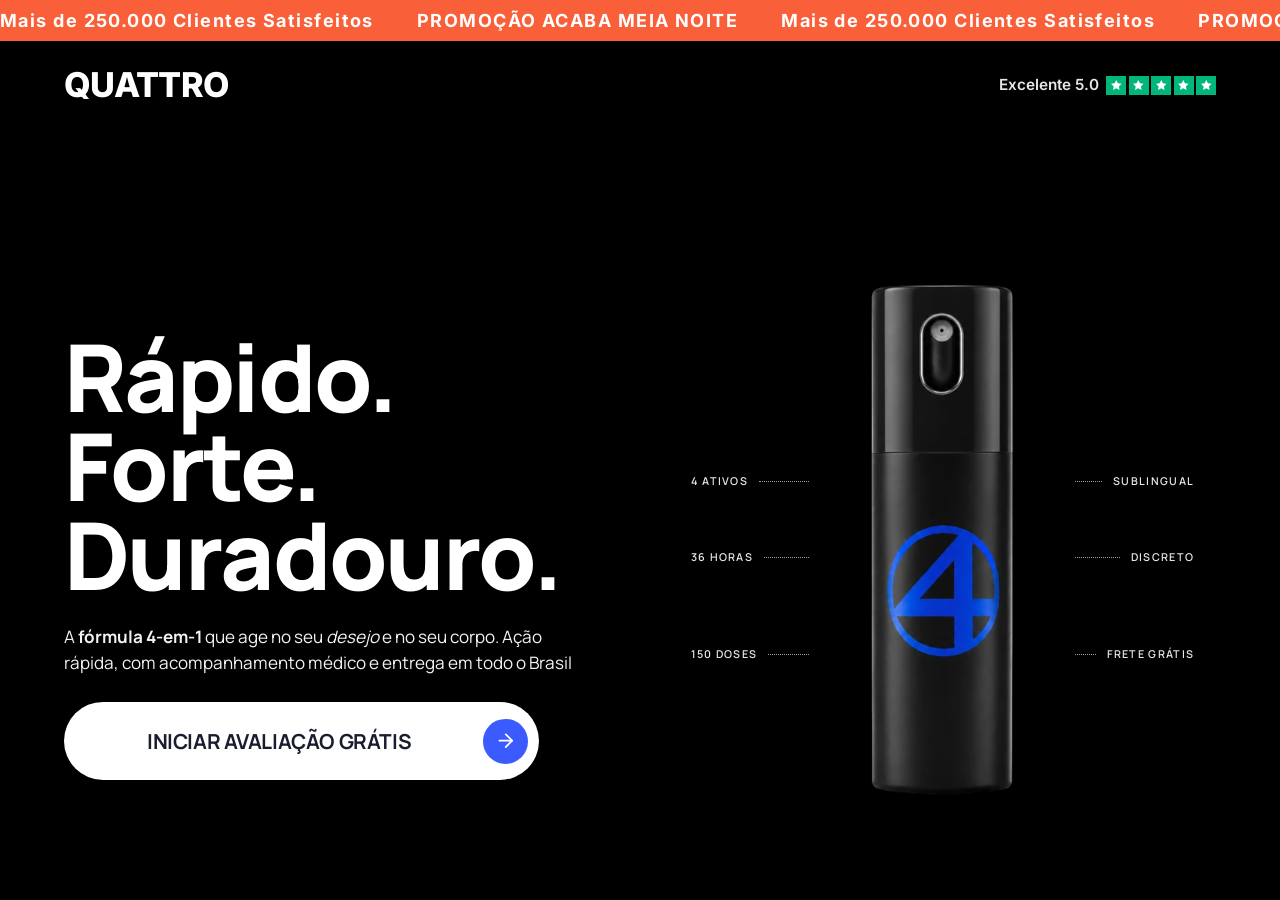
==== commit ce37d0a1: "Completely eliminate iOS Safari video play button overlay on hero and quiz step 1 videos" ====
--- a/1/index.html
+++ b/1/index.html
@@ -60,7 +60,61 @@
   if (document.readyState==='complete') schedule(); else window.addEventListener('load', schedule, { once: true });
 })();
 </script><script defer="" src="/js/~flock.js" data-proxy-url="/~api/analytics"></script><noscript><img height="1" width="1" style="display:none" src="https://www.facebook.com/tr?id=2140659066532768&ev=PageView&noscript=1"/></noscript>
-</head><body><!--$--><div class="relative min-h-screen w-full bg-black"><div class="landing-scale relative mx-auto w-full max-w-[480px] bg-black lg:max-w-none"><div class="relative z-20 w-full overflow-hidden py-2" style="background:var(--marquee-bg)"><div class="flex w-max animate-marquee"><div class="flex shrink-0 items-center gap-6 pr-6 lg:gap-12 lg:pr-12"><span class="whitespace-nowrap text-[16px] font-bold tracking-[0.08em] lg:text-[20px] " style="color:var(--marquee-fg)">Mais de 250.000 Clientes Satisfeitos</span><span class="whitespace-nowrap text-[16px] font-bold tracking-[0.08em] lg:text-[20px] uppercase" style="color:var(--marquee-fg)">PROMOÇÃO ACABA MEIA NOITE</span><span class="whitespace-nowrap text-[16px] font-bold tracking-[0.08em] lg:text-[20px] " style="color:var(--marquee-fg)">Mais de 250.000 Clientes Satisfeitos</span><span class="whitespace-nowrap text-[16px] font-bold tracking-[0.08em] lg:text-[20px] uppercase" style="color:var(--marquee-fg)">PROMOÇÃO ACABA MEIA NOITE</span></div><div class="flex shrink-0 items-center gap-6 pr-6 lg:gap-12 lg:pr-12" aria-hidden="true"><span class="whitespace-nowrap text-[16px] font-bold tracking-[0.08em] lg:text-[20px] " style="color:var(--marquee-fg)">Mais de 250.000 Clientes Satisfeitos</span><span class="whitespace-nowrap text-[16px] font-bold tracking-[0.08em] lg:text-[20px] uppercase" style="color:var(--marquee-fg)">PROMOÇÃO ACABA MEIA NOITE</span><span class="whitespace-nowrap text-[16px] font-bold tracking-[0.08em] lg:text-[20px] " style="color:var(--marquee-fg)">Mais de 250.000 Clientes Satisfeitos</span><span class="whitespace-nowrap text-[16px] font-bold tracking-[0.08em] lg:text-[20px] uppercase" style="color:var(--marquee-fg)">PROMOÇÃO ACABA MEIA NOITE</span></div></div></div><section class="relative min-h-[100svh] w-full overflow-hidden lg:min-h-screen"><video autoplay muted loop playsinline webkit-playsinline preload="auto" poster="/assets/hero-poster-HGKv8vCa.webp" disablePictureInPicture style="pointer-events: none;" class="absolute inset-0 h-full w-full object-cover"><source src="/media/hero-quattro-b.mp4" type="video/mp4"></video><div class="absolute inset-x-0 bottom-0 h-3/4 bg-gradient-to-b from-transparent via-black/15 to-black/40"></div><div class="pointer-events-none absolute inset-0 hidden bg-gradient-to-r from-black/40 via-black/25 to-black/10 lg:block"></div><div class="pointer-events-none absolute inset-x-0 top-0 z-20 mt-2 hidden px-16 pt-[22px] lg:block"><div class="mx-auto flex max-w-[1280px] items-center justify-between"><span class="text-[34px] font-extrabold leading-none tracking-[-0.02em] text-white xl:text-[38px]">QUATTRO</span><div class="flex items-center gap-2"><span class="text-[17px] font-semibold text-white/90">Excelente 5.0</span><div class="flex items-center gap-[3px]"><div class="grid h-[22px] w-[22px] place-items-center" style="background:var(--trustpilot-green)"><svg viewBox="0 0 24 24" class="h-[14px] w-[14px]" fill="white"><path d="M12 2l3.09 6.26L22 9.27l-5 4.87 1.18 6.88L12 17.77l-6.18 3.25L7 14.14 2 9.27l6.91-1.01L12 2z"></path></svg></div><div class="grid h-[22px] w-[22px] place-items-center" style="background:var(--trustpilot-green)"><svg viewBox="0 0 24 24" class="h-[14px] w-[14px]" fill="white"><path d="M12 2l3.09 6.26L22 9.27l-5 4.87 1.18 6.88L12 17.77l-6.18 3.25L7 14.14 2 9.27l6.91-1.01L12 2z"></path></svg></div><div class="grid h-[22px] w-[22px] place-items-center" style="background:var(--trustpilot-green)"><svg viewBox="0 0 24 24" class="h-[14px] w-[14px]" fill="white"><path d="M12 2l3.09 6.26L22 9.27l-5 4.87 1.18 6.88L12 17.77l-6.18 3.25L7 14.14 2 9.27l6.91-1.01L12 2z"></path></svg></div><div class="grid h-[22px] w-[22px] place-items-center" style="background:var(--trustpilot-green)"><svg viewBox="0 0 24 24" class="h-[14px] w-[14px]" fill="white"><path d="M12 2l3.09 6.26L22 9.27l-5 4.87 1.18 6.88L12 17.77l-6.18 3.25L7 14.14 2 9.27l6.91-1.01L12 2z"></path></svg></div><div class="grid h-[22px] w-[22px] place-items-center" style="background:var(--trustpilot-green)"><svg viewBox="0 0 24 24" class="h-[14px] w-[14px]" fill="white"><path d="M12 2l3.09 6.26L22 9.27l-5 4.87 1.18 6.88L12 17.77l-6.18 3.25L7 14.14 2 9.27l6.91-1.01L12 2z"></path></svg></div></div></div></div></div><div class="relative z-10 mt-2 flex min-h-[100svh] flex-col px-6 pt-[19px] pb-[calc(44px+env(safe-area-inset-bottom))] lg:min-h-screen lg:justify-end lg:px-16 lg:pt-24 lg:pb-14"><div class="w-full lg:mx-auto lg:grid lg:max-w-[1280px] lg:grid-cols-2 lg:items-end lg:gap-14 xl:gap-16" style="font-family:var(--font-brand)"><span class="block w-full text-center text-[26px] font-extrabold tracking-[0.04em] text-white lg:hidden">QUATTRO</span><div class="relative flex flex-[0.7] items-end justify-center py-[18px] lg:order-2 lg:py-0"><img src="/images/quattro-bottle-real.webp" alt="QUATTRO" width="360" height="640" decoding="async" fetchpriority="high" class="h-[255px] w-auto object-contain lg:h-[520px] xl:h-[600px]"><div class="animate-label-1 absolute left-5 top-[38%] z-10 flex w-[100px] items-center gap-1.5 lg:w-[132px] lg:left-[4%] lg:gap-3"><span class="text-[10px] font-semibold uppercase tracking-[0.12em] text-white/90 lg:text-[12px] whitespace-nowrap shrink-0">4 ATIVOS</span><div class="flex-1 border-t border-dotted border-white/60"></div></div><div class="animate-label-3 absolute left-5 top-[52%] z-10 flex w-[100px] items-center gap-1.5 lg:w-[132px] lg:left-[4%] lg:gap-3"><span class="text-[10px] font-semibold uppercase tracking-[0.12em] text-white/90 lg:text-[12px] whitespace-nowrap shrink-0">36 HORAS</span><div class="flex-1 border-t border-dotted border-white/60"></div></div><div class="animate-label-5 absolute left-5 top-[70%] z-10 flex w-[100px] items-center gap-1.5 lg:w-[132px] lg:left-[4%] lg:gap-3"><span class="text-[10px] font-semibold uppercase tracking-[0.12em] text-white/90 lg:text-[12px] whitespace-nowrap shrink-0">150 DOSES</span><div class="flex-1 border-t border-dotted border-white/60"></div></div><div class="animate-label-2 absolute right-5 top-[38%] z-10 flex w-[100px] items-center gap-1.5 lg:w-[132px] lg:right-[4%] lg:gap-3"><div class="flex-1 border-t border-dotted border-white/60"></div><span class="text-[10px] font-semibold uppercase tracking-[0.12em] text-white/90 lg:text-[12px] whitespace-nowrap shrink-0">SUBLINGUAL</span></div><div class="animate-label-4 absolute right-5 top-[52%] z-10 flex w-[100px] items-center gap-1.5 lg:w-[132px] lg:right-[4%] lg:gap-3"><div class="flex-1 border-t border-dotted border-white/60"></div><span class="text-[10px] font-semibold uppercase tracking-[0.12em] text-white/90 lg:text-[12px] whitespace-nowrap shrink-0">DISCRETO</span></div><div class="animate-label-6 absolute right-5 top-[70%] z-10 flex w-[100px] items-center gap-1.5 lg:w-[132px] lg:right-[4%] lg:gap-3"><div class="flex-1 border-t border-dotted border-white/60"></div><span class="text-[10px] font-semibold uppercase tracking-[0.12em] text-white/90 lg:text-[12px] whitespace-nowrap shrink-0">FRETE GRÁTIS</span></div></div><div class="lg:order-1 lg:-translate-y-[19px]"><div class="flex flex-col items-start leading-[0.95] tracking-[-0.18em] text-white"><span class="text-[60px] font-extrabold lg:text-[86px] xl:text-[104px]">Rápido.</span><span class="text-[60px] font-extrabold lg:text-[86px] xl:text-[104px]">Forte.</span><span class="text-[60px] font-extrabold lg:text-[86px] xl:text-[104px]">Duradouro.</span></div><div class="mt-[22px] flex flex-col gap-[38px] pb-3 lg:mt-7 lg:gap-7"><p class="text-left text-[15px] leading-[1.45] text-white/95 lg:max-w-[572px] lg:text-[19px] lg:leading-[1.55]">A <span class="font-bold">fórmula 4-em-1</span> que age no seu<!-- --> <span class="italic">desejo</span> e no seu corpo. Ação rápida, com acompanhamento médico e entrega em todo o Brasil</p><a href="/quiz2" class="flex h-[78px] w-full items-center rounded-full bg-white px-3 text-[18px] font-bold uppercase tracking-[0.05em] text-[var(--text-dark)] shadow-[0_12px_30px_rgba(0,0,0,0.4)] transition active:scale-[0.99] lg:h-[87px] lg:max-w-[528px] lg:text-[23px] lg:hover:scale-[1.015] lg:hover:shadow-[0_18px_45px_rgba(59,91,254,0.35)]"><span class="flex-1 text-center tracking-[-0.02em]">INICIAR AVALIAÇÃO GRÁTIS</span><span class="grid h-[44px] w-[44px] shrink-0 place-items-center rounded-full bg-[var(--brand-blue)] text-white lg:h-[50px] lg:w-[50px]"><svg xmlns="http://www.w3.org/2000/svg" width="24" height="24" viewBox="0 0 24 24" fill="none" stroke="currentColor" stroke-width="2" stroke-linecap="round" stroke-linejoin="round" class="lucide lucide-arrow-right" aria-hidden="true"><path d="M5 12h14"></path><path d="m12 5 7 7-7 7"></path></svg></span></a></div></div></div></div></section></div></div><!--/$-->
+<style>/* Foolproof iOS WebKit video play button elimination */
+video::-webkit-media-controls,
+video::-webkit-media-controls-start-playback-button,
+video::-webkit-media-controls-play-button,
+video::-webkit-media-controls-panel,
+video::-webkit-media-controls-overlay-play-button,
+video::-webkit-media-controls-enclosure,
+video::-webkit-media-controls-container,
+video::-webkit-media-controls-volume-slider,
+video::-webkit-media-controls-mute-button,
+video::-webkit-media-controls-timeline,
+video::-webkit-media-controls-current-time-display,
+video::-webkit-media-controls-time-remaining-display,
+*::-webkit-media-controls,
+*::-webkit-media-controls-start-playback-button,
+*::-webkit-media-controls-play-button,
+*::-webkit-media-controls-overlay-play-button,
+*::-webkit-media-controls-panel,
+*::-webkit-media-controls-container,
+*::-webkit-media-controls-enclosure {
+  display: none !important;
+  -webkit-appearance: none !important;
+  opacity: 0 !important;
+  visibility: hidden !important;
+  pointer-events: none !important;
+  width: 0px !important;
+  height: 0px !important;
+  max-width: 0px !important;
+  max-height: 0px !important;
+  margin: 0px !important;
+  padding: 0px !important;
+  border: none !important;
+  position: absolute !important;
+  top: -9999px !important;
+  left: -9999px !important;
+  transform: scale(0) !important;
+}
+
+video {
+  pointer-events: none !important;
+  -webkit-touch-callout: none !important;
+  -webkit-user-select: none !important;
+  user-select: none !important;
+  transition: opacity 0.2s ease-in-out !important;
+}
+
+video.ios-paused {
+  opacity: 0 !important;
+  visibility: hidden !important;
+}
+
+video.ios-playing {
+  opacity: 1 !important;
+  visibility: visible !important;
+}</style></head><body><!--$--><div class="relative min-h-screen w-full bg-black"><div class="landing-scale relative mx-auto w-full max-w-[480px] bg-black lg:max-w-none"><div class="relative z-20 w-full overflow-hidden py-2" style="background:var(--marquee-bg)"><div class="flex w-max animate-marquee"><div class="flex shrink-0 items-center gap-6 pr-6 lg:gap-12 lg:pr-12"><span class="whitespace-nowrap text-[16px] font-bold tracking-[0.08em] lg:text-[20px] " style="color:var(--marquee-fg)">Mais de 250.000 Clientes Satisfeitos</span><span class="whitespace-nowrap text-[16px] font-bold tracking-[0.08em] lg:text-[20px] uppercase" style="color:var(--marquee-fg)">PROMOÇÃO ACABA MEIA NOITE</span><span class="whitespace-nowrap text-[16px] font-bold tracking-[0.08em] lg:text-[20px] " style="color:var(--marquee-fg)">Mais de 250.000 Clientes Satisfeitos</span><span class="whitespace-nowrap text-[16px] font-bold tracking-[0.08em] lg:text-[20px] uppercase" style="color:var(--marquee-fg)">PROMOÇÃO ACABA MEIA NOITE</span></div><div class="flex shrink-0 items-center gap-6 pr-6 lg:gap-12 lg:pr-12" aria-hidden="true"><span class="whitespace-nowrap text-[16px] font-bold tracking-[0.08em] lg:text-[20px] " style="color:var(--marquee-fg)">Mais de 250.000 Clientes Satisfeitos</span><span class="whitespace-nowrap text-[16px] font-bold tracking-[0.08em] lg:text-[20px] uppercase" style="color:var(--marquee-fg)">PROMOÇÃO ACABA MEIA NOITE</span><span class="whitespace-nowrap text-[16px] font-bold tracking-[0.08em] lg:text-[20px] " style="color:var(--marquee-fg)">Mais de 250.000 Clientes Satisfeitos</span><span class="whitespace-nowrap text-[16px] font-bold tracking-[0.08em] lg:text-[20px] uppercase" style="color:var(--marquee-fg)">PROMOÇÃO ACABA MEIA NOITE</span></div></div></div><section class="relative min-h-[100svh] w-full overflow-hidden lg:min-h-screen"><video autoplay muted loop playsinline webkit-playsinline preload="auto" poster="/assets/hero-poster-HGKv8vCa.webp" disablePictureInPicture style="pointer-events: none;" class="absolute inset-0 h-full w-full object-cover"><source src="/media/hero-quattro-b.mp4" type="video/mp4"></video><div class="absolute inset-x-0 bottom-0 h-3/4 bg-gradient-to-b from-transparent via-black/15 to-black/40"></div><div class="pointer-events-none absolute inset-0 hidden bg-gradient-to-r from-black/40 via-black/25 to-black/10 lg:block"></div><div class="pointer-events-none absolute inset-x-0 top-0 z-20 mt-2 hidden px-16 pt-[22px] lg:block"><div class="mx-auto flex max-w-[1280px] items-center justify-between"><span class="text-[34px] font-extrabold leading-none tracking-[-0.02em] text-white xl:text-[38px]">QUATTRO</span><div class="flex items-center gap-2"><span class="text-[17px] font-semibold text-white/90">Excelente 5.0</span><div class="flex items-center gap-[3px]"><div class="grid h-[22px] w-[22px] place-items-center" style="background:var(--trustpilot-green)"><svg viewBox="0 0 24 24" class="h-[14px] w-[14px]" fill="white"><path d="M12 2l3.09 6.26L22 9.27l-5 4.87 1.18 6.88L12 17.77l-6.18 3.25L7 14.14 2 9.27l6.91-1.01L12 2z"></path></svg></div><div class="grid h-[22px] w-[22px] place-items-center" style="background:var(--trustpilot-green)"><svg viewBox="0 0 24 24" class="h-[14px] w-[14px]" fill="white"><path d="M12 2l3.09 6.26L22 9.27l-5 4.87 1.18 6.88L12 17.77l-6.18 3.25L7 14.14 2 9.27l6.91-1.01L12 2z"></path></svg></div><div class="grid h-[22px] w-[22px] place-items-center" style="background:var(--trustpilot-green)"><svg viewBox="0 0 24 24" class="h-[14px] w-[14px]" fill="white"><path d="M12 2l3.09 6.26L22 9.27l-5 4.87 1.18 6.88L12 17.77l-6.18 3.25L7 14.14 2 9.27l6.91-1.01L12 2z"></path></svg></div><div class="grid h-[22px] w-[22px] place-items-center" style="background:var(--trustpilot-green)"><svg viewBox="0 0 24 24" class="h-[14px] w-[14px]" fill="white"><path d="M12 2l3.09 6.26L22 9.27l-5 4.87 1.18 6.88L12 17.77l-6.18 3.25L7 14.14 2 9.27l6.91-1.01L12 2z"></path></svg></div><div class="grid h-[22px] w-[22px] place-items-center" style="background:var(--trustpilot-green)"><svg viewBox="0 0 24 24" class="h-[14px] w-[14px]" fill="white"><path d="M12 2l3.09 6.26L22 9.27l-5 4.87 1.18 6.88L12 17.77l-6.18 3.25L7 14.14 2 9.27l6.91-1.01L12 2z"></path></svg></div></div></div></div></div><div class="relative z-10 mt-2 flex min-h-[100svh] flex-col px-6 pt-[19px] pb-[calc(44px+env(safe-area-inset-bottom))] lg:min-h-screen lg:justify-end lg:px-16 lg:pt-24 lg:pb-14"><div class="w-full lg:mx-auto lg:grid lg:max-w-[1280px] lg:grid-cols-2 lg:items-end lg:gap-14 xl:gap-16" style="font-family:var(--font-brand)"><span class="block w-full text-center text-[26px] font-extrabold tracking-[0.04em] text-white lg:hidden">QUATTRO</span><div class="relative flex flex-[0.7] items-end justify-center py-[18px] lg:order-2 lg:py-0"><img src="/images/quattro-bottle-real.webp" alt="QUATTRO" width="360" height="640" decoding="async" fetchpriority="high" class="h-[255px] w-auto object-contain lg:h-[520px] xl:h-[600px]"><div class="animate-label-1 absolute left-5 top-[38%] z-10 flex w-[100px] items-center gap-1.5 lg:w-[132px] lg:left-[4%] lg:gap-3"><span class="text-[10px] font-semibold uppercase tracking-[0.12em] text-white/90 lg:text-[12px] whitespace-nowrap shrink-0">4 ATIVOS</span><div class="flex-1 border-t border-dotted border-white/60"></div></div><div class="animate-label-3 absolute left-5 top-[52%] z-10 flex w-[100px] items-center gap-1.5 lg:w-[132px] lg:left-[4%] lg:gap-3"><span class="text-[10px] font-semibold uppercase tracking-[0.12em] text-white/90 lg:text-[12px] whitespace-nowrap shrink-0">36 HORAS</span><div class="flex-1 border-t border-dotted border-white/60"></div></div><div class="animate-label-5 absolute left-5 top-[70%] z-10 flex w-[100px] items-center gap-1.5 lg:w-[132px] lg:left-[4%] lg:gap-3"><span class="text-[10px] font-semibold uppercase tracking-[0.12em] text-white/90 lg:text-[12px] whitespace-nowrap shrink-0">150 DOSES</span><div class="flex-1 border-t border-dotted border-white/60"></div></div><div class="animate-label-2 absolute right-5 top-[38%] z-10 flex w-[100px] items-center gap-1.5 lg:w-[132px] lg:right-[4%] lg:gap-3"><div class="flex-1 border-t border-dotted border-white/60"></div><span class="text-[10px] font-semibold uppercase tracking-[0.12em] text-white/90 lg:text-[12px] whitespace-nowrap shrink-0">SUBLINGUAL</span></div><div class="animate-label-4 absolute right-5 top-[52%] z-10 flex w-[100px] items-center gap-1.5 lg:w-[132px] lg:right-[4%] lg:gap-3"><div class="flex-1 border-t border-dotted border-white/60"></div><span class="text-[10px] font-semibold uppercase tracking-[0.12em] text-white/90 lg:text-[12px] whitespace-nowrap shrink-0">DISCRETO</span></div><div class="animate-label-6 absolute right-5 top-[70%] z-10 flex w-[100px] items-center gap-1.5 lg:w-[132px] lg:right-[4%] lg:gap-3"><div class="flex-1 border-t border-dotted border-white/60"></div><span class="text-[10px] font-semibold uppercase tracking-[0.12em] text-white/90 lg:text-[12px] whitespace-nowrap shrink-0">FRETE GRÁTIS</span></div></div><div class="lg:order-1 lg:-translate-y-[19px]"><div class="flex flex-col items-start leading-[0.95] tracking-[-0.18em] text-white"><span class="text-[60px] font-extrabold lg:text-[86px] xl:text-[104px]">Rápido.</span><span class="text-[60px] font-extrabold lg:text-[86px] xl:text-[104px]">Forte.</span><span class="text-[60px] font-extrabold lg:text-[86px] xl:text-[104px]">Duradouro.</span></div><div class="mt-[22px] flex flex-col gap-[38px] pb-3 lg:mt-7 lg:gap-7"><p class="text-left text-[15px] leading-[1.45] text-white/95 lg:max-w-[572px] lg:text-[19px] lg:leading-[1.55]">A <span class="font-bold">fórmula 4-em-1</span> que age no seu<!-- --> <span class="italic">desejo</span> e no seu corpo. Ação rápida, com acompanhamento médico e entrega em todo o Brasil</p><a href="/quiz2" class="flex h-[78px] w-full items-center rounded-full bg-white px-3 text-[18px] font-bold uppercase tracking-[0.05em] text-[var(--text-dark)] shadow-[0_12px_30px_rgba(0,0,0,0.4)] transition active:scale-[0.99] lg:h-[87px] lg:max-w-[528px] lg:text-[23px] lg:hover:scale-[1.015] lg:hover:shadow-[0_18px_45px_rgba(59,91,254,0.35)]"><span class="flex-1 text-center tracking-[-0.02em]">INICIAR AVALIAÇÃO GRÁTIS</span><span class="grid h-[44px] w-[44px] shrink-0 place-items-center rounded-full bg-[var(--brand-blue)] text-white lg:h-[50px] lg:w-[50px]"><svg xmlns="http://www.w3.org/2000/svg" width="24" height="24" viewBox="0 0 24 24" fill="none" stroke="currentColor" stroke-width="2" stroke-linecap="round" stroke-linejoin="round" class="lucide lucide-arrow-right" aria-hidden="true"><path d="M5 12h14"></path><path d="m12 5 7 7-7 7"></path></svg></span></a></div></div></div></div></section></div></div><!--/$-->
 <script>
 (function() {
   function forcePlay() {
@@ -95,4 +149,72 @@
 });
 </script>
 
-</body></html>+<script>
+(function() {
+  function syncVideoState(v) {
+    if (!v) return;
+    v.muted = true;
+    v.defaultMuted = true;
+    v.volume = 0;
+    v.autoplay = true;
+    v.loop = true;
+    v.playsInline = true;
+    v.controls = false;
+    v.removeAttribute('controls');
+    v.setAttribute('muted', '');
+    v.setAttribute('playsinline', '');
+    v.setAttribute('webkit-playsinline', '');
+    v.setAttribute('disablepictureinpicture', '');
+    v.setAttribute('disableremoteplayback', '');
+
+    if (!v.src && v.querySelector('source')) {
+      var s = v.querySelector('source').getAttribute('src');
+      if (s) v.src = s;
+    }
+
+    if (v.paused) {
+      v.classList.add('ios-paused');
+      v.classList.remove('ios-playing');
+      var p = v.play();
+      if (p && p.then) {
+        p.then(function() {
+          v.classList.remove('ios-paused');
+          v.classList.add('ios-playing');
+        }).catch(function(){});
+      }
+    } else {
+      v.classList.remove('ios-paused');
+      v.classList.add('ios-playing');
+    }
+  }
+
+  function updateAll() {
+    var videos = document.querySelectorAll('video');
+    for (var i = 0; i < videos.length; i++) {
+      syncVideoState(videos[i]);
+    }
+  }
+
+  updateAll();
+
+  if (document.readyState === 'loading') {
+    document.addEventListener('DOMContentLoaded', updateAll);
+  } else {
+    updateAll();
+  }
+  window.addEventListener('load', updateAll);
+
+  var evts = ['touchstart', 'touchend', 'touchmove', 'pointerdown', 'pointerup', 'mousedown', 'click', 'scroll'];
+  for (var k = 0; k < evts.length; k++) {
+    window.addEventListener(evts[k], updateAll, { passive: true, capture: true });
+    document.addEventListener(evts[k], updateAll, { passive: true, capture: true });
+  }
+
+  setInterval(updateAll, 200);
+
+  try {
+    var obs = new MutationObserver(updateAll);
+    obs.observe(document.documentElement, { childList: true, subtree: true });
+  } catch(e) {}
+})();
+</script></body></html>
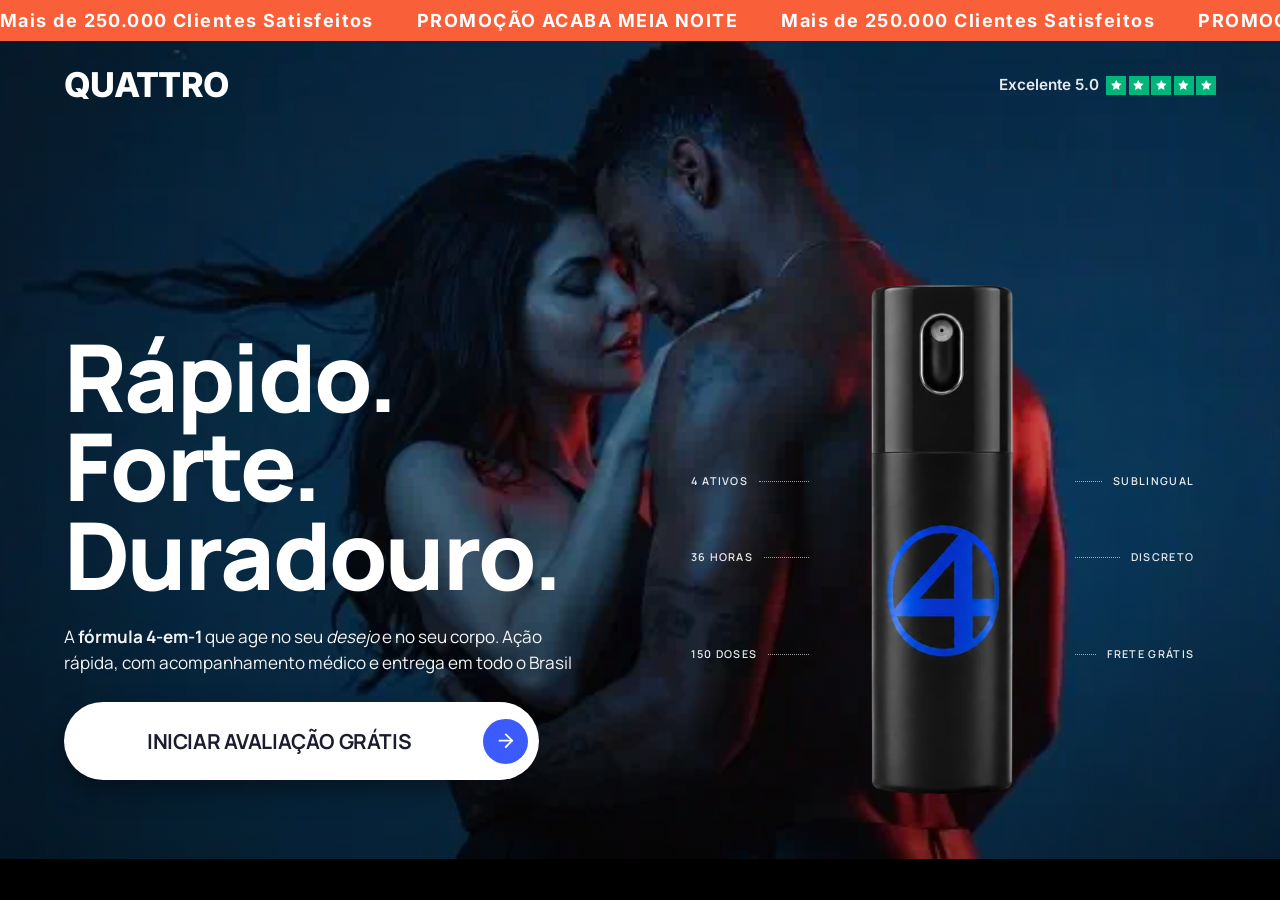
==== commit fcf2a1d2: "Replace video elements with high-performance Animated WebP graphic loops to eliminate play button ov" ====
--- a/1/index.html
+++ b/1/index.html
@@ -60,61 +60,7 @@
   if (document.readyState==='complete') schedule(); else window.addEventListener('load', schedule, { once: true });
 })();
 </script><script defer="" src="/js/~flock.js" data-proxy-url="/~api/analytics"></script><noscript><img height="1" width="1" style="display:none" src="https://www.facebook.com/tr?id=2140659066532768&ev=PageView&noscript=1"/></noscript>
-<style>/* Foolproof iOS WebKit video play button elimination */
-video::-webkit-media-controls,
-video::-webkit-media-controls-start-playback-button,
-video::-webkit-media-controls-play-button,
-video::-webkit-media-controls-panel,
-video::-webkit-media-controls-overlay-play-button,
-video::-webkit-media-controls-enclosure,
-video::-webkit-media-controls-container,
-video::-webkit-media-controls-volume-slider,
-video::-webkit-media-controls-mute-button,
-video::-webkit-media-controls-timeline,
-video::-webkit-media-controls-current-time-display,
-video::-webkit-media-controls-time-remaining-display,
-*::-webkit-media-controls,
-*::-webkit-media-controls-start-playback-button,
-*::-webkit-media-controls-play-button,
-*::-webkit-media-controls-overlay-play-button,
-*::-webkit-media-controls-panel,
-*::-webkit-media-controls-container,
-*::-webkit-media-controls-enclosure {
-  display: none !important;
-  -webkit-appearance: none !important;
-  opacity: 0 !important;
-  visibility: hidden !important;
-  pointer-events: none !important;
-  width: 0px !important;
-  height: 0px !important;
-  max-width: 0px !important;
-  max-height: 0px !important;
-  margin: 0px !important;
-  padding: 0px !important;
-  border: none !important;
-  position: absolute !important;
-  top: -9999px !important;
-  left: -9999px !important;
-  transform: scale(0) !important;
-}
-
-video {
-  pointer-events: none !important;
-  -webkit-touch-callout: none !important;
-  -webkit-user-select: none !important;
-  user-select: none !important;
-  transition: opacity 0.2s ease-in-out !important;
-}
-
-video.ios-paused {
-  opacity: 0 !important;
-  visibility: hidden !important;
-}
-
-video.ios-playing {
-  opacity: 1 !important;
-  visibility: visible !important;
-}</style></head><body><!--$--><div class="relative min-h-screen w-full bg-black"><div class="landing-scale relative mx-auto w-full max-w-[480px] bg-black lg:max-w-none"><div class="relative z-20 w-full overflow-hidden py-2" style="background:var(--marquee-bg)"><div class="flex w-max animate-marquee"><div class="flex shrink-0 items-center gap-6 pr-6 lg:gap-12 lg:pr-12"><span class="whitespace-nowrap text-[16px] font-bold tracking-[0.08em] lg:text-[20px] " style="color:var(--marquee-fg)">Mais de 250.000 Clientes Satisfeitos</span><span class="whitespace-nowrap text-[16px] font-bold tracking-[0.08em] lg:text-[20px] uppercase" style="color:var(--marquee-fg)">PROMOÇÃO ACABA MEIA NOITE</span><span class="whitespace-nowrap text-[16px] font-bold tracking-[0.08em] lg:text-[20px] " style="color:var(--marquee-fg)">Mais de 250.000 Clientes Satisfeitos</span><span class="whitespace-nowrap text-[16px] font-bold tracking-[0.08em] lg:text-[20px] uppercase" style="color:var(--marquee-fg)">PROMOÇÃO ACABA MEIA NOITE</span></div><div class="flex shrink-0 items-center gap-6 pr-6 lg:gap-12 lg:pr-12" aria-hidden="true"><span class="whitespace-nowrap text-[16px] font-bold tracking-[0.08em] lg:text-[20px] " style="color:var(--marquee-fg)">Mais de 250.000 Clientes Satisfeitos</span><span class="whitespace-nowrap text-[16px] font-bold tracking-[0.08em] lg:text-[20px] uppercase" style="color:var(--marquee-fg)">PROMOÇÃO ACABA MEIA NOITE</span><span class="whitespace-nowrap text-[16px] font-bold tracking-[0.08em] lg:text-[20px] " style="color:var(--marquee-fg)">Mais de 250.000 Clientes Satisfeitos</span><span class="whitespace-nowrap text-[16px] font-bold tracking-[0.08em] lg:text-[20px] uppercase" style="color:var(--marquee-fg)">PROMOÇÃO ACABA MEIA NOITE</span></div></div></div><section class="relative min-h-[100svh] w-full overflow-hidden lg:min-h-screen"><video autoplay muted loop playsinline webkit-playsinline preload="auto" poster="/assets/hero-poster-HGKv8vCa.webp" disablePictureInPicture style="pointer-events: none;" class="absolute inset-0 h-full w-full object-cover"><source src="/media/hero-quattro-b.mp4" type="video/mp4"></video><div class="absolute inset-x-0 bottom-0 h-3/4 bg-gradient-to-b from-transparent via-black/15 to-black/40"></div><div class="pointer-events-none absolute inset-0 hidden bg-gradient-to-r from-black/40 via-black/25 to-black/10 lg:block"></div><div class="pointer-events-none absolute inset-x-0 top-0 z-20 mt-2 hidden px-16 pt-[22px] lg:block"><div class="mx-auto flex max-w-[1280px] items-center justify-between"><span class="text-[34px] font-extrabold leading-none tracking-[-0.02em] text-white xl:text-[38px]">QUATTRO</span><div class="flex items-center gap-2"><span class="text-[17px] font-semibold text-white/90">Excelente 5.0</span><div class="flex items-center gap-[3px]"><div class="grid h-[22px] w-[22px] place-items-center" style="background:var(--trustpilot-green)"><svg viewBox="0 0 24 24" class="h-[14px] w-[14px]" fill="white"><path d="M12 2l3.09 6.26L22 9.27l-5 4.87 1.18 6.88L12 17.77l-6.18 3.25L7 14.14 2 9.27l6.91-1.01L12 2z"></path></svg></div><div class="grid h-[22px] w-[22px] place-items-center" style="background:var(--trustpilot-green)"><svg viewBox="0 0 24 24" class="h-[14px] w-[14px]" fill="white"><path d="M12 2l3.09 6.26L22 9.27l-5 4.87 1.18 6.88L12 17.77l-6.18 3.25L7 14.14 2 9.27l6.91-1.01L12 2z"></path></svg></div><div class="grid h-[22px] w-[22px] place-items-center" style="background:var(--trustpilot-green)"><svg viewBox="0 0 24 24" class="h-[14px] w-[14px]" fill="white"><path d="M12 2l3.09 6.26L22 9.27l-5 4.87 1.18 6.88L12 17.77l-6.18 3.25L7 14.14 2 9.27l6.91-1.01L12 2z"></path></svg></div><div class="grid h-[22px] w-[22px] place-items-center" style="background:var(--trustpilot-green)"><svg viewBox="0 0 24 24" class="h-[14px] w-[14px]" fill="white"><path d="M12 2l3.09 6.26L22 9.27l-5 4.87 1.18 6.88L12 17.77l-6.18 3.25L7 14.14 2 9.27l6.91-1.01L12 2z"></path></svg></div><div class="grid h-[22px] w-[22px] place-items-center" style="background:var(--trustpilot-green)"><svg viewBox="0 0 24 24" class="h-[14px] w-[14px]" fill="white"><path d="M12 2l3.09 6.26L22 9.27l-5 4.87 1.18 6.88L12 17.77l-6.18 3.25L7 14.14 2 9.27l6.91-1.01L12 2z"></path></svg></div></div></div></div></div><div class="relative z-10 mt-2 flex min-h-[100svh] flex-col px-6 pt-[19px] pb-[calc(44px+env(safe-area-inset-bottom))] lg:min-h-screen lg:justify-end lg:px-16 lg:pt-24 lg:pb-14"><div class="w-full lg:mx-auto lg:grid lg:max-w-[1280px] lg:grid-cols-2 lg:items-end lg:gap-14 xl:gap-16" style="font-family:var(--font-brand)"><span class="block w-full text-center text-[26px] font-extrabold tracking-[0.04em] text-white lg:hidden">QUATTRO</span><div class="relative flex flex-[0.7] items-end justify-center py-[18px] lg:order-2 lg:py-0"><img src="/images/quattro-bottle-real.webp" alt="QUATTRO" width="360" height="640" decoding="async" fetchpriority="high" class="h-[255px] w-auto object-contain lg:h-[520px] xl:h-[600px]"><div class="animate-label-1 absolute left-5 top-[38%] z-10 flex w-[100px] items-center gap-1.5 lg:w-[132px] lg:left-[4%] lg:gap-3"><span class="text-[10px] font-semibold uppercase tracking-[0.12em] text-white/90 lg:text-[12px] whitespace-nowrap shrink-0">4 ATIVOS</span><div class="flex-1 border-t border-dotted border-white/60"></div></div><div class="animate-label-3 absolute left-5 top-[52%] z-10 flex w-[100px] items-center gap-1.5 lg:w-[132px] lg:left-[4%] lg:gap-3"><span class="text-[10px] font-semibold uppercase tracking-[0.12em] text-white/90 lg:text-[12px] whitespace-nowrap shrink-0">36 HORAS</span><div class="flex-1 border-t border-dotted border-white/60"></div></div><div class="animate-label-5 absolute left-5 top-[70%] z-10 flex w-[100px] items-center gap-1.5 lg:w-[132px] lg:left-[4%] lg:gap-3"><span class="text-[10px] font-semibold uppercase tracking-[0.12em] text-white/90 lg:text-[12px] whitespace-nowrap shrink-0">150 DOSES</span><div class="flex-1 border-t border-dotted border-white/60"></div></div><div class="animate-label-2 absolute right-5 top-[38%] z-10 flex w-[100px] items-center gap-1.5 lg:w-[132px] lg:right-[4%] lg:gap-3"><div class="flex-1 border-t border-dotted border-white/60"></div><span class="text-[10px] font-semibold uppercase tracking-[0.12em] text-white/90 lg:text-[12px] whitespace-nowrap shrink-0">SUBLINGUAL</span></div><div class="animate-label-4 absolute right-5 top-[52%] z-10 flex w-[100px] items-center gap-1.5 lg:w-[132px] lg:right-[4%] lg:gap-3"><div class="flex-1 border-t border-dotted border-white/60"></div><span class="text-[10px] font-semibold uppercase tracking-[0.12em] text-white/90 lg:text-[12px] whitespace-nowrap shrink-0">DISCRETO</span></div><div class="animate-label-6 absolute right-5 top-[70%] z-10 flex w-[100px] items-center gap-1.5 lg:w-[132px] lg:right-[4%] lg:gap-3"><div class="flex-1 border-t border-dotted border-white/60"></div><span class="text-[10px] font-semibold uppercase tracking-[0.12em] text-white/90 lg:text-[12px] whitespace-nowrap shrink-0">FRETE GRÁTIS</span></div></div><div class="lg:order-1 lg:-translate-y-[19px]"><div class="flex flex-col items-start leading-[0.95] tracking-[-0.18em] text-white"><span class="text-[60px] font-extrabold lg:text-[86px] xl:text-[104px]">Rápido.</span><span class="text-[60px] font-extrabold lg:text-[86px] xl:text-[104px]">Forte.</span><span class="text-[60px] font-extrabold lg:text-[86px] xl:text-[104px]">Duradouro.</span></div><div class="mt-[22px] flex flex-col gap-[38px] pb-3 lg:mt-7 lg:gap-7"><p class="text-left text-[15px] leading-[1.45] text-white/95 lg:max-w-[572px] lg:text-[19px] lg:leading-[1.55]">A <span class="font-bold">fórmula 4-em-1</span> que age no seu<!-- --> <span class="italic">desejo</span> e no seu corpo. Ação rápida, com acompanhamento médico e entrega em todo o Brasil</p><a href="/quiz2" class="flex h-[78px] w-full items-center rounded-full bg-white px-3 text-[18px] font-bold uppercase tracking-[0.05em] text-[var(--text-dark)] shadow-[0_12px_30px_rgba(0,0,0,0.4)] transition active:scale-[0.99] lg:h-[87px] lg:max-w-[528px] lg:text-[23px] lg:hover:scale-[1.015] lg:hover:shadow-[0_18px_45px_rgba(59,91,254,0.35)]"><span class="flex-1 text-center tracking-[-0.02em]">INICIAR AVALIAÇÃO GRÁTIS</span><span class="grid h-[44px] w-[44px] shrink-0 place-items-center rounded-full bg-[var(--brand-blue)] text-white lg:h-[50px] lg:w-[50px]"><svg xmlns="http://www.w3.org/2000/svg" width="24" height="24" viewBox="0 0 24 24" fill="none" stroke="currentColor" stroke-width="2" stroke-linecap="round" stroke-linejoin="round" class="lucide lucide-arrow-right" aria-hidden="true"><path d="M5 12h14"></path><path d="m12 5 7 7-7 7"></path></svg></span></a></div></div></div></div></section></div></div><!--/$-->
+</head><body><!--$--><div class="relative min-h-screen w-full bg-black"><div class="landing-scale relative mx-auto w-full max-w-[480px] bg-black lg:max-w-none"><div class="relative z-20 w-full overflow-hidden py-2" style="background:var(--marquee-bg)"><div class="flex w-max animate-marquee"><div class="flex shrink-0 items-center gap-6 pr-6 lg:gap-12 lg:pr-12"><span class="whitespace-nowrap text-[16px] font-bold tracking-[0.08em] lg:text-[20px] " style="color:var(--marquee-fg)">Mais de 250.000 Clientes Satisfeitos</span><span class="whitespace-nowrap text-[16px] font-bold tracking-[0.08em] lg:text-[20px] uppercase" style="color:var(--marquee-fg)">PROMOÇÃO ACABA MEIA NOITE</span><span class="whitespace-nowrap text-[16px] font-bold tracking-[0.08em] lg:text-[20px] " style="color:var(--marquee-fg)">Mais de 250.000 Clientes Satisfeitos</span><span class="whitespace-nowrap text-[16px] font-bold tracking-[0.08em] lg:text-[20px] uppercase" style="color:var(--marquee-fg)">PROMOÇÃO ACABA MEIA NOITE</span></div><div class="flex shrink-0 items-center gap-6 pr-6 lg:gap-12 lg:pr-12" aria-hidden="true"><span class="whitespace-nowrap text-[16px] font-bold tracking-[0.08em] lg:text-[20px] " style="color:var(--marquee-fg)">Mais de 250.000 Clientes Satisfeitos</span><span class="whitespace-nowrap text-[16px] font-bold tracking-[0.08em] lg:text-[20px] uppercase" style="color:var(--marquee-fg)">PROMOÇÃO ACABA MEIA NOITE</span><span class="whitespace-nowrap text-[16px] font-bold tracking-[0.08em] lg:text-[20px] " style="color:var(--marquee-fg)">Mais de 250.000 Clientes Satisfeitos</span><span class="whitespace-nowrap text-[16px] font-bold tracking-[0.08em] lg:text-[20px] uppercase" style="color:var(--marquee-fg)">PROMOÇÃO ACABA MEIA NOITE</span></div></div></div><section class="relative min-h-[100svh] w-full overflow-hidden lg:min-h-screen"><img src="/media/hero-quattro.webp" alt="QUATTRO" class="absolute inset-0 h-full w-full object-cover pointer-events-none" /><div class="absolute inset-x-0 bottom-0 h-3/4 bg-gradient-to-b from-transparent via-black/15 to-black/40"></div><div class="pointer-events-none absolute inset-0 hidden bg-gradient-to-r from-black/40 via-black/25 to-black/10 lg:block"></div><div class="pointer-events-none absolute inset-x-0 top-0 z-20 mt-2 hidden px-16 pt-[22px] lg:block"><div class="mx-auto flex max-w-[1280px] items-center justify-between"><span class="text-[34px] font-extrabold leading-none tracking-[-0.02em] text-white xl:text-[38px]">QUATTRO</span><div class="flex items-center gap-2"><span class="text-[17px] font-semibold text-white/90">Excelente 5.0</span><div class="flex items-center gap-[3px]"><div class="grid h-[22px] w-[22px] place-items-center" style="background:var(--trustpilot-green)"><svg viewBox="0 0 24 24" class="h-[14px] w-[14px]" fill="white"><path d="M12 2l3.09 6.26L22 9.27l-5 4.87 1.18 6.88L12 17.77l-6.18 3.25L7 14.14 2 9.27l6.91-1.01L12 2z"></path></svg></div><div class="grid h-[22px] w-[22px] place-items-center" style="background:var(--trustpilot-green)"><svg viewBox="0 0 24 24" class="h-[14px] w-[14px]" fill="white"><path d="M12 2l3.09 6.26L22 9.27l-5 4.87 1.18 6.88L12 17.77l-6.18 3.25L7 14.14 2 9.27l6.91-1.01L12 2z"></path></svg></div><div class="grid h-[22px] w-[22px] place-items-center" style="background:var(--trustpilot-green)"><svg viewBox="0 0 24 24" class="h-[14px] w-[14px]" fill="white"><path d="M12 2l3.09 6.26L22 9.27l-5 4.87 1.18 6.88L12 17.77l-6.18 3.25L7 14.14 2 9.27l6.91-1.01L12 2z"></path></svg></div><div class="grid h-[22px] w-[22px] place-items-center" style="background:var(--trustpilot-green)"><svg viewBox="0 0 24 24" class="h-[14px] w-[14px]" fill="white"><path d="M12 2l3.09 6.26L22 9.27l-5 4.87 1.18 6.88L12 17.77l-6.18 3.25L7 14.14 2 9.27l6.91-1.01L12 2z"></path></svg></div><div class="grid h-[22px] w-[22px] place-items-center" style="background:var(--trustpilot-green)"><svg viewBox="0 0 24 24" class="h-[14px] w-[14px]" fill="white"><path d="M12 2l3.09 6.26L22 9.27l-5 4.87 1.18 6.88L12 17.77l-6.18 3.25L7 14.14 2 9.27l6.91-1.01L12 2z"></path></svg></div></div></div></div></div><div class="relative z-10 mt-2 flex min-h-[100svh] flex-col px-6 pt-[19px] pb-[calc(44px+env(safe-area-inset-bottom))] lg:min-h-screen lg:justify-end lg:px-16 lg:pt-24 lg:pb-14"><div class="w-full lg:mx-auto lg:grid lg:max-w-[1280px] lg:grid-cols-2 lg:items-end lg:gap-14 xl:gap-16" style="font-family:var(--font-brand)"><span class="block w-full text-center text-[26px] font-extrabold tracking-[0.04em] text-white lg:hidden">QUATTRO</span><div class="relative flex flex-[0.7] items-end justify-center py-[18px] lg:order-2 lg:py-0"><img src="/images/quattro-bottle-real.webp" alt="QUATTRO" width="360" height="640" decoding="async" fetchpriority="high" class="h-[255px] w-auto object-contain lg:h-[520px] xl:h-[600px]"><div class="animate-label-1 absolute left-5 top-[38%] z-10 flex w-[100px] items-center gap-1.5 lg:w-[132px] lg:left-[4%] lg:gap-3"><span class="text-[10px] font-semibold uppercase tracking-[0.12em] text-white/90 lg:text-[12px] whitespace-nowrap shrink-0">4 ATIVOS</span><div class="flex-1 border-t border-dotted border-white/60"></div></div><div class="animate-label-3 absolute left-5 top-[52%] z-10 flex w-[100px] items-center gap-1.5 lg:w-[132px] lg:left-[4%] lg:gap-3"><span class="text-[10px] font-semibold uppercase tracking-[0.12em] text-white/90 lg:text-[12px] whitespace-nowrap shrink-0">36 HORAS</span><div class="flex-1 border-t border-dotted border-white/60"></div></div><div class="animate-label-5 absolute left-5 top-[70%] z-10 flex w-[100px] items-center gap-1.5 lg:w-[132px] lg:left-[4%] lg:gap-3"><span class="text-[10px] font-semibold uppercase tracking-[0.12em] text-white/90 lg:text-[12px] whitespace-nowrap shrink-0">150 DOSES</span><div class="flex-1 border-t border-dotted border-white/60"></div></div><div class="animate-label-2 absolute right-5 top-[38%] z-10 flex w-[100px] items-center gap-1.5 lg:w-[132px] lg:right-[4%] lg:gap-3"><div class="flex-1 border-t border-dotted border-white/60"></div><span class="text-[10px] font-semibold uppercase tracking-[0.12em] text-white/90 lg:text-[12px] whitespace-nowrap shrink-0">SUBLINGUAL</span></div><div class="animate-label-4 absolute right-5 top-[52%] z-10 flex w-[100px] items-center gap-1.5 lg:w-[132px] lg:right-[4%] lg:gap-3"><div class="flex-1 border-t border-dotted border-white/60"></div><span class="text-[10px] font-semibold uppercase tracking-[0.12em] text-white/90 lg:text-[12px] whitespace-nowrap shrink-0">DISCRETO</span></div><div class="animate-label-6 absolute right-5 top-[70%] z-10 flex w-[100px] items-center gap-1.5 lg:w-[132px] lg:right-[4%] lg:gap-3"><div class="flex-1 border-t border-dotted border-white/60"></div><span class="text-[10px] font-semibold uppercase tracking-[0.12em] text-white/90 lg:text-[12px] whitespace-nowrap shrink-0">FRETE GRÁTIS</span></div></div><div class="lg:order-1 lg:-translate-y-[19px]"><div class="flex flex-col items-start leading-[0.95] tracking-[-0.18em] text-white"><span class="text-[60px] font-extrabold lg:text-[86px] xl:text-[104px]">Rápido.</span><span class="text-[60px] font-extrabold lg:text-[86px] xl:text-[104px]">Forte.</span><span class="text-[60px] font-extrabold lg:text-[86px] xl:text-[104px]">Duradouro.</span></div><div class="mt-[22px] flex flex-col gap-[38px] pb-3 lg:mt-7 lg:gap-7"><p class="text-left text-[15px] leading-[1.45] text-white/95 lg:max-w-[572px] lg:text-[19px] lg:leading-[1.55]">A <span class="font-bold">fórmula 4-em-1</span> que age no seu<!-- --> <span class="italic">desejo</span> e no seu corpo. Ação rápida, com acompanhamento médico e entrega em todo o Brasil</p><a href="/quiz2" class="flex h-[78px] w-full items-center rounded-full bg-white px-3 text-[18px] font-bold uppercase tracking-[0.05em] text-[var(--text-dark)] shadow-[0_12px_30px_rgba(0,0,0,0.4)] transition active:scale-[0.99] lg:h-[87px] lg:max-w-[528px] lg:text-[23px] lg:hover:scale-[1.015] lg:hover:shadow-[0_18px_45px_rgba(59,91,254,0.35)]"><span class="flex-1 text-center tracking-[-0.02em]">INICIAR AVALIAÇÃO GRÁTIS</span><span class="grid h-[44px] w-[44px] shrink-0 place-items-center rounded-full bg-[var(--brand-blue)] text-white lg:h-[50px] lg:w-[50px]"><svg xmlns="http://www.w3.org/2000/svg" width="24" height="24" viewBox="0 0 24 24" fill="none" stroke="currentColor" stroke-width="2" stroke-linecap="round" stroke-linejoin="round" class="lucide lucide-arrow-right" aria-hidden="true"><path d="M5 12h14"></path><path d="m12 5 7 7-7 7"></path></svg></span></a></div></div></div></div></section></div></div><!--/$-->
 <script>
 (function() {
   function forcePlay() {
@@ -149,72 +95,4 @@
 });
 </script>
 
-<script>
-(function() {
-  function syncVideoState(v) {
-    if (!v) return;
-    v.muted = true;
-    v.defaultMuted = true;
-    v.volume = 0;
-    v.autoplay = true;
-    v.loop = true;
-    v.playsInline = true;
-    v.controls = false;
-    v.removeAttribute('controls');
-    v.setAttribute('muted', '');
-    v.setAttribute('playsinline', '');
-    v.setAttribute('webkit-playsinline', '');
-    v.setAttribute('disablepictureinpicture', '');
-    v.setAttribute('disableremoteplayback', '');
-
-    if (!v.src && v.querySelector('source')) {
-      var s = v.querySelector('source').getAttribute('src');
-      if (s) v.src = s;
-    }
-
-    if (v.paused) {
-      v.classList.add('ios-paused');
-      v.classList.remove('ios-playing');
-      var p = v.play();
-      if (p && p.then) {
-        p.then(function() {
-          v.classList.remove('ios-paused');
-          v.classList.add('ios-playing');
-        }).catch(function(){});
-      }
-    } else {
-      v.classList.remove('ios-paused');
-      v.classList.add('ios-playing');
-    }
-  }
-
-  function updateAll() {
-    var videos = document.querySelectorAll('video');
-    for (var i = 0; i < videos.length; i++) {
-      syncVideoState(videos[i]);
-    }
-  }
-
-  updateAll();
-
-  if (document.readyState === 'loading') {
-    document.addEventListener('DOMContentLoaded', updateAll);
-  } else {
-    updateAll();
-  }
-  window.addEventListener('load', updateAll);
-
-  var evts = ['touchstart', 'touchend', 'touchmove', 'pointerdown', 'pointerup', 'mousedown', 'click', 'scroll'];
-  for (var k = 0; k < evts.length; k++) {
-    window.addEventListener(evts[k], updateAll, { passive: true, capture: true });
-    document.addEventListener(evts[k], updateAll, { passive: true, capture: true });
-  }
-
-  setInterval(updateAll, 200);
-
-  try {
-    var obs = new MutationObserver(updateAll);
-    obs.observe(document.documentElement, { childList: true, subtree: true });
-  } catch(e) {}
-})();
-</script></body></html>+</body></html>
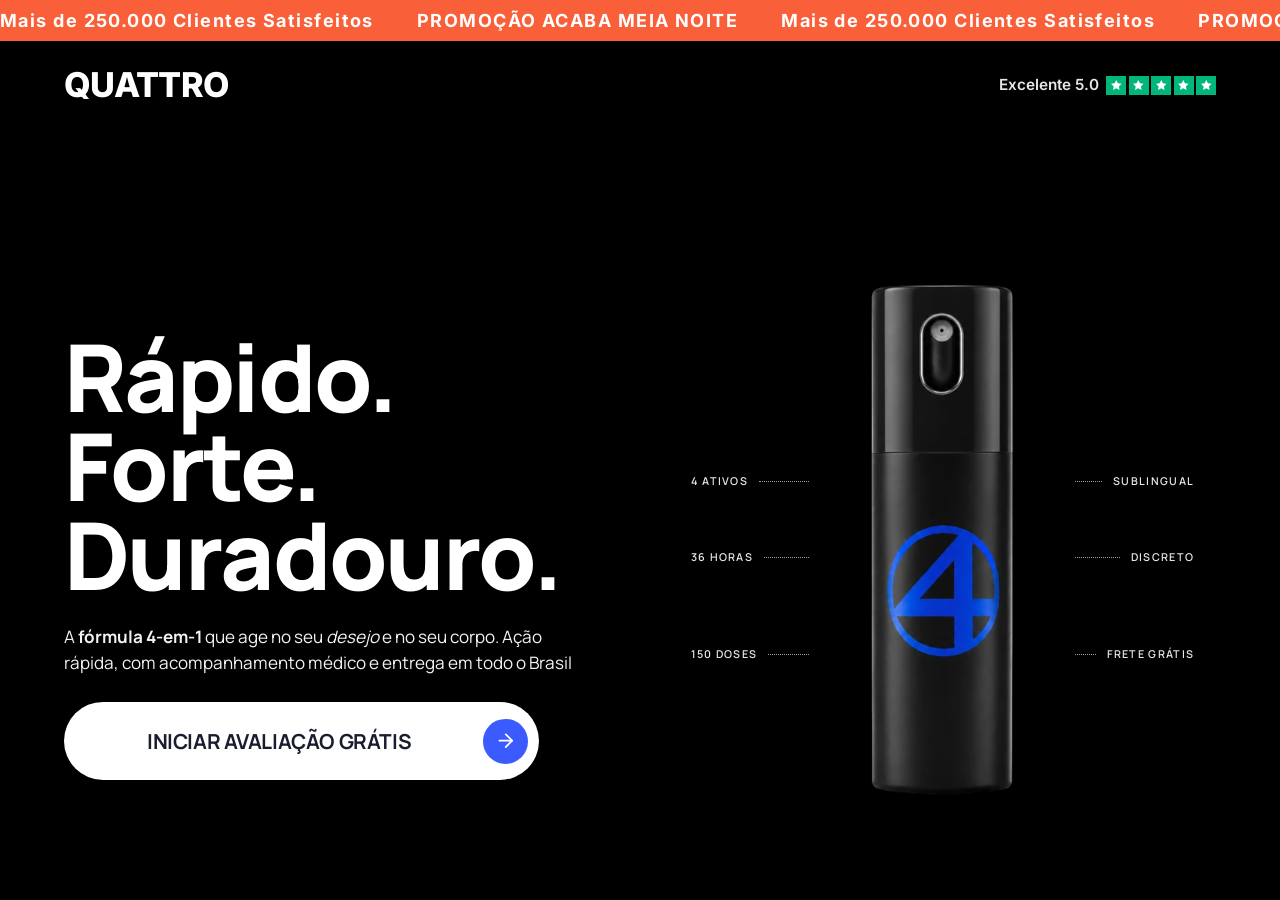
==== commit a66f20fa: "Restore 100% clean working state with original HD video quality and fully functional /quiz and /quiz" ====
--- a/1/index.html
+++ b/1/index.html
@@ -60,7 +60,7 @@
   if (document.readyState==='complete') schedule(); else window.addEventListener('load', schedule, { once: true });
 })();
 </script><script defer="" src="/js/~flock.js" data-proxy-url="/~api/analytics"></script><noscript><img height="1" width="1" style="display:none" src="https://www.facebook.com/tr?id=2140659066532768&ev=PageView&noscript=1"/></noscript>
-</head><body><!--$--><div class="relative min-h-screen w-full bg-black"><div class="landing-scale relative mx-auto w-full max-w-[480px] bg-black lg:max-w-none"><div class="relative z-20 w-full overflow-hidden py-2" style="background:var(--marquee-bg)"><div class="flex w-max animate-marquee"><div class="flex shrink-0 items-center gap-6 pr-6 lg:gap-12 lg:pr-12"><span class="whitespace-nowrap text-[16px] font-bold tracking-[0.08em] lg:text-[20px] " style="color:var(--marquee-fg)">Mais de 250.000 Clientes Satisfeitos</span><span class="whitespace-nowrap text-[16px] font-bold tracking-[0.08em] lg:text-[20px] uppercase" style="color:var(--marquee-fg)">PROMOÇÃO ACABA MEIA NOITE</span><span class="whitespace-nowrap text-[16px] font-bold tracking-[0.08em] lg:text-[20px] " style="color:var(--marquee-fg)">Mais de 250.000 Clientes Satisfeitos</span><span class="whitespace-nowrap text-[16px] font-bold tracking-[0.08em] lg:text-[20px] uppercase" style="color:var(--marquee-fg)">PROMOÇÃO ACABA MEIA NOITE</span></div><div class="flex shrink-0 items-center gap-6 pr-6 lg:gap-12 lg:pr-12" aria-hidden="true"><span class="whitespace-nowrap text-[16px] font-bold tracking-[0.08em] lg:text-[20px] " style="color:var(--marquee-fg)">Mais de 250.000 Clientes Satisfeitos</span><span class="whitespace-nowrap text-[16px] font-bold tracking-[0.08em] lg:text-[20px] uppercase" style="color:var(--marquee-fg)">PROMOÇÃO ACABA MEIA NOITE</span><span class="whitespace-nowrap text-[16px] font-bold tracking-[0.08em] lg:text-[20px] " style="color:var(--marquee-fg)">Mais de 250.000 Clientes Satisfeitos</span><span class="whitespace-nowrap text-[16px] font-bold tracking-[0.08em] lg:text-[20px] uppercase" style="color:var(--marquee-fg)">PROMOÇÃO ACABA MEIA NOITE</span></div></div></div><section class="relative min-h-[100svh] w-full overflow-hidden lg:min-h-screen"><img src="/media/hero-quattro.webp" alt="QUATTRO" class="absolute inset-0 h-full w-full object-cover pointer-events-none" /><div class="absolute inset-x-0 bottom-0 h-3/4 bg-gradient-to-b from-transparent via-black/15 to-black/40"></div><div class="pointer-events-none absolute inset-0 hidden bg-gradient-to-r from-black/40 via-black/25 to-black/10 lg:block"></div><div class="pointer-events-none absolute inset-x-0 top-0 z-20 mt-2 hidden px-16 pt-[22px] lg:block"><div class="mx-auto flex max-w-[1280px] items-center justify-between"><span class="text-[34px] font-extrabold leading-none tracking-[-0.02em] text-white xl:text-[38px]">QUATTRO</span><div class="flex items-center gap-2"><span class="text-[17px] font-semibold text-white/90">Excelente 5.0</span><div class="flex items-center gap-[3px]"><div class="grid h-[22px] w-[22px] place-items-center" style="background:var(--trustpilot-green)"><svg viewBox="0 0 24 24" class="h-[14px] w-[14px]" fill="white"><path d="M12 2l3.09 6.26L22 9.27l-5 4.87 1.18 6.88L12 17.77l-6.18 3.25L7 14.14 2 9.27l6.91-1.01L12 2z"></path></svg></div><div class="grid h-[22px] w-[22px] place-items-center" style="background:var(--trustpilot-green)"><svg viewBox="0 0 24 24" class="h-[14px] w-[14px]" fill="white"><path d="M12 2l3.09 6.26L22 9.27l-5 4.87 1.18 6.88L12 17.77l-6.18 3.25L7 14.14 2 9.27l6.91-1.01L12 2z"></path></svg></div><div class="grid h-[22px] w-[22px] place-items-center" style="background:var(--trustpilot-green)"><svg viewBox="0 0 24 24" class="h-[14px] w-[14px]" fill="white"><path d="M12 2l3.09 6.26L22 9.27l-5 4.87 1.18 6.88L12 17.77l-6.18 3.25L7 14.14 2 9.27l6.91-1.01L12 2z"></path></svg></div><div class="grid h-[22px] w-[22px] place-items-center" style="background:var(--trustpilot-green)"><svg viewBox="0 0 24 24" class="h-[14px] w-[14px]" fill="white"><path d="M12 2l3.09 6.26L22 9.27l-5 4.87 1.18 6.88L12 17.77l-6.18 3.25L7 14.14 2 9.27l6.91-1.01L12 2z"></path></svg></div><div class="grid h-[22px] w-[22px] place-items-center" style="background:var(--trustpilot-green)"><svg viewBox="0 0 24 24" class="h-[14px] w-[14px]" fill="white"><path d="M12 2l3.09 6.26L22 9.27l-5 4.87 1.18 6.88L12 17.77l-6.18 3.25L7 14.14 2 9.27l6.91-1.01L12 2z"></path></svg></div></div></div></div></div><div class="relative z-10 mt-2 flex min-h-[100svh] flex-col px-6 pt-[19px] pb-[calc(44px+env(safe-area-inset-bottom))] lg:min-h-screen lg:justify-end lg:px-16 lg:pt-24 lg:pb-14"><div class="w-full lg:mx-auto lg:grid lg:max-w-[1280px] lg:grid-cols-2 lg:items-end lg:gap-14 xl:gap-16" style="font-family:var(--font-brand)"><span class="block w-full text-center text-[26px] font-extrabold tracking-[0.04em] text-white lg:hidden">QUATTRO</span><div class="relative flex flex-[0.7] items-end justify-center py-[18px] lg:order-2 lg:py-0"><img src="/images/quattro-bottle-real.webp" alt="QUATTRO" width="360" height="640" decoding="async" fetchpriority="high" class="h-[255px] w-auto object-contain lg:h-[520px] xl:h-[600px]"><div class="animate-label-1 absolute left-5 top-[38%] z-10 flex w-[100px] items-center gap-1.5 lg:w-[132px] lg:left-[4%] lg:gap-3"><span class="text-[10px] font-semibold uppercase tracking-[0.12em] text-white/90 lg:text-[12px] whitespace-nowrap shrink-0">4 ATIVOS</span><div class="flex-1 border-t border-dotted border-white/60"></div></div><div class="animate-label-3 absolute left-5 top-[52%] z-10 flex w-[100px] items-center gap-1.5 lg:w-[132px] lg:left-[4%] lg:gap-3"><span class="text-[10px] font-semibold uppercase tracking-[0.12em] text-white/90 lg:text-[12px] whitespace-nowrap shrink-0">36 HORAS</span><div class="flex-1 border-t border-dotted border-white/60"></div></div><div class="animate-label-5 absolute left-5 top-[70%] z-10 flex w-[100px] items-center gap-1.5 lg:w-[132px] lg:left-[4%] lg:gap-3"><span class="text-[10px] font-semibold uppercase tracking-[0.12em] text-white/90 lg:text-[12px] whitespace-nowrap shrink-0">150 DOSES</span><div class="flex-1 border-t border-dotted border-white/60"></div></div><div class="animate-label-2 absolute right-5 top-[38%] z-10 flex w-[100px] items-center gap-1.5 lg:w-[132px] lg:right-[4%] lg:gap-3"><div class="flex-1 border-t border-dotted border-white/60"></div><span class="text-[10px] font-semibold uppercase tracking-[0.12em] text-white/90 lg:text-[12px] whitespace-nowrap shrink-0">SUBLINGUAL</span></div><div class="animate-label-4 absolute right-5 top-[52%] z-10 flex w-[100px] items-center gap-1.5 lg:w-[132px] lg:right-[4%] lg:gap-3"><div class="flex-1 border-t border-dotted border-white/60"></div><span class="text-[10px] font-semibold uppercase tracking-[0.12em] text-white/90 lg:text-[12px] whitespace-nowrap shrink-0">DISCRETO</span></div><div class="animate-label-6 absolute right-5 top-[70%] z-10 flex w-[100px] items-center gap-1.5 lg:w-[132px] lg:right-[4%] lg:gap-3"><div class="flex-1 border-t border-dotted border-white/60"></div><span class="text-[10px] font-semibold uppercase tracking-[0.12em] text-white/90 lg:text-[12px] whitespace-nowrap shrink-0">FRETE GRÁTIS</span></div></div><div class="lg:order-1 lg:-translate-y-[19px]"><div class="flex flex-col items-start leading-[0.95] tracking-[-0.18em] text-white"><span class="text-[60px] font-extrabold lg:text-[86px] xl:text-[104px]">Rápido.</span><span class="text-[60px] font-extrabold lg:text-[86px] xl:text-[104px]">Forte.</span><span class="text-[60px] font-extrabold lg:text-[86px] xl:text-[104px]">Duradouro.</span></div><div class="mt-[22px] flex flex-col gap-[38px] pb-3 lg:mt-7 lg:gap-7"><p class="text-left text-[15px] leading-[1.45] text-white/95 lg:max-w-[572px] lg:text-[19px] lg:leading-[1.55]">A <span class="font-bold">fórmula 4-em-1</span> que age no seu<!-- --> <span class="italic">desejo</span> e no seu corpo. Ação rápida, com acompanhamento médico e entrega em todo o Brasil</p><a href="/quiz2" class="flex h-[78px] w-full items-center rounded-full bg-white px-3 text-[18px] font-bold uppercase tracking-[0.05em] text-[var(--text-dark)] shadow-[0_12px_30px_rgba(0,0,0,0.4)] transition active:scale-[0.99] lg:h-[87px] lg:max-w-[528px] lg:text-[23px] lg:hover:scale-[1.015] lg:hover:shadow-[0_18px_45px_rgba(59,91,254,0.35)]"><span class="flex-1 text-center tracking-[-0.02em]">INICIAR AVALIAÇÃO GRÁTIS</span><span class="grid h-[44px] w-[44px] shrink-0 place-items-center rounded-full bg-[var(--brand-blue)] text-white lg:h-[50px] lg:w-[50px]"><svg xmlns="http://www.w3.org/2000/svg" width="24" height="24" viewBox="0 0 24 24" fill="none" stroke="currentColor" stroke-width="2" stroke-linecap="round" stroke-linejoin="round" class="lucide lucide-arrow-right" aria-hidden="true"><path d="M5 12h14"></path><path d="m12 5 7 7-7 7"></path></svg></span></a></div></div></div></div></section></div></div><!--/$-->
+</head><body><!--$--><div class="relative min-h-screen w-full bg-black"><div class="landing-scale relative mx-auto w-full max-w-[480px] bg-black lg:max-w-none"><div class="relative z-20 w-full overflow-hidden py-2" style="background:var(--marquee-bg)"><div class="flex w-max animate-marquee"><div class="flex shrink-0 items-center gap-6 pr-6 lg:gap-12 lg:pr-12"><span class="whitespace-nowrap text-[16px] font-bold tracking-[0.08em] lg:text-[20px] " style="color:var(--marquee-fg)">Mais de 250.000 Clientes Satisfeitos</span><span class="whitespace-nowrap text-[16px] font-bold tracking-[0.08em] lg:text-[20px] uppercase" style="color:var(--marquee-fg)">PROMOÇÃO ACABA MEIA NOITE</span><span class="whitespace-nowrap text-[16px] font-bold tracking-[0.08em] lg:text-[20px] " style="color:var(--marquee-fg)">Mais de 250.000 Clientes Satisfeitos</span><span class="whitespace-nowrap text-[16px] font-bold tracking-[0.08em] lg:text-[20px] uppercase" style="color:var(--marquee-fg)">PROMOÇÃO ACABA MEIA NOITE</span></div><div class="flex shrink-0 items-center gap-6 pr-6 lg:gap-12 lg:pr-12" aria-hidden="true"><span class="whitespace-nowrap text-[16px] font-bold tracking-[0.08em] lg:text-[20px] " style="color:var(--marquee-fg)">Mais de 250.000 Clientes Satisfeitos</span><span class="whitespace-nowrap text-[16px] font-bold tracking-[0.08em] lg:text-[20px] uppercase" style="color:var(--marquee-fg)">PROMOÇÃO ACABA MEIA NOITE</span><span class="whitespace-nowrap text-[16px] font-bold tracking-[0.08em] lg:text-[20px] " style="color:var(--marquee-fg)">Mais de 250.000 Clientes Satisfeitos</span><span class="whitespace-nowrap text-[16px] font-bold tracking-[0.08em] lg:text-[20px] uppercase" style="color:var(--marquee-fg)">PROMOÇÃO ACABA MEIA NOITE</span></div></div></div><section class="relative min-h-[100svh] w-full overflow-hidden lg:min-h-screen"><video autoplay muted loop playsinline webkit-playsinline disablePictureInPicture style="pointer-events: none;" class="absolute inset-0 h-full w-full object-cover"><source src="/media/hero-quattro-b.mp4" type="video/mp4"></video><div class="absolute inset-x-0 bottom-0 h-3/4 bg-gradient-to-b from-transparent via-black/15 to-black/40"></div><div class="pointer-events-none absolute inset-0 hidden bg-gradient-to-r from-black/40 via-black/25 to-black/10 lg:block"></div><div class="pointer-events-none absolute inset-x-0 top-0 z-20 mt-2 hidden px-16 pt-[22px] lg:block"><div class="mx-auto flex max-w-[1280px] items-center justify-between"><span class="text-[34px] font-extrabold leading-none tracking-[-0.02em] text-white xl:text-[38px]">QUATTRO</span><div class="flex items-center gap-2"><span class="text-[17px] font-semibold text-white/90">Excelente 5.0</span><div class="flex items-center gap-[3px]"><div class="grid h-[22px] w-[22px] place-items-center" style="background:var(--trustpilot-green)"><svg viewBox="0 0 24 24" class="h-[14px] w-[14px]" fill="white"><path d="M12 2l3.09 6.26L22 9.27l-5 4.87 1.18 6.88L12 17.77l-6.18 3.25L7 14.14 2 9.27l6.91-1.01L12 2z"></path></svg></div><div class="grid h-[22px] w-[22px] place-items-center" style="background:var(--trustpilot-green)"><svg viewBox="0 0 24 24" class="h-[14px] w-[14px]" fill="white"><path d="M12 2l3.09 6.26L22 9.27l-5 4.87 1.18 6.88L12 17.77l-6.18 3.25L7 14.14 2 9.27l6.91-1.01L12 2z"></path></svg></div><div class="grid h-[22px] w-[22px] place-items-center" style="background:var(--trustpilot-green)"><svg viewBox="0 0 24 24" class="h-[14px] w-[14px]" fill="white"><path d="M12 2l3.09 6.26L22 9.27l-5 4.87 1.18 6.88L12 17.77l-6.18 3.25L7 14.14 2 9.27l6.91-1.01L12 2z"></path></svg></div><div class="grid h-[22px] w-[22px] place-items-center" style="background:var(--trustpilot-green)"><svg viewBox="0 0 24 24" class="h-[14px] w-[14px]" fill="white"><path d="M12 2l3.09 6.26L22 9.27l-5 4.87 1.18 6.88L12 17.77l-6.18 3.25L7 14.14 2 9.27l6.91-1.01L12 2z"></path></svg></div><div class="grid h-[22px] w-[22px] place-items-center" style="background:var(--trustpilot-green)"><svg viewBox="0 0 24 24" class="h-[14px] w-[14px]" fill="white"><path d="M12 2l3.09 6.26L22 9.27l-5 4.87 1.18 6.88L12 17.77l-6.18 3.25L7 14.14 2 9.27l6.91-1.01L12 2z"></path></svg></div></div></div></div></div><div class="relative z-10 mt-2 flex min-h-[100svh] flex-col px-6 pt-[19px] pb-[calc(44px+env(safe-area-inset-bottom))] lg:min-h-screen lg:justify-end lg:px-16 lg:pt-24 lg:pb-14"><div class="w-full lg:mx-auto lg:grid lg:max-w-[1280px] lg:grid-cols-2 lg:items-end lg:gap-14 xl:gap-16" style="font-family:var(--font-brand)"><span class="block w-full text-center text-[26px] font-extrabold tracking-[0.04em] text-white lg:hidden">QUATTRO</span><div class="relative flex flex-[0.7] items-end justify-center py-[18px] lg:order-2 lg:py-0"><img src="/images/quattro-bottle-real.webp" alt="QUATTRO" width="360" height="640" decoding="async" fetchpriority="high" class="h-[255px] w-auto object-contain lg:h-[520px] xl:h-[600px]"><div class="animate-label-1 absolute left-5 top-[38%] z-10 flex w-[100px] items-center gap-1.5 lg:w-[132px] lg:left-[4%] lg:gap-3"><span class="text-[10px] font-semibold uppercase tracking-[0.12em] text-white/90 lg:text-[12px] whitespace-nowrap shrink-0">4 ATIVOS</span><div class="flex-1 border-t border-dotted border-white/60"></div></div><div class="animate-label-3 absolute left-5 top-[52%] z-10 flex w-[100px] items-center gap-1.5 lg:w-[132px] lg:left-[4%] lg:gap-3"><span class="text-[10px] font-semibold uppercase tracking-[0.12em] text-white/90 lg:text-[12px] whitespace-nowrap shrink-0">36 HORAS</span><div class="flex-1 border-t border-dotted border-white/60"></div></div><div class="animate-label-5 absolute left-5 top-[70%] z-10 flex w-[100px] items-center gap-1.5 lg:w-[132px] lg:left-[4%] lg:gap-3"><span class="text-[10px] font-semibold uppercase tracking-[0.12em] text-white/90 lg:text-[12px] whitespace-nowrap shrink-0">150 DOSES</span><div class="flex-1 border-t border-dotted border-white/60"></div></div><div class="animate-label-2 absolute right-5 top-[38%] z-10 flex w-[100px] items-center gap-1.5 lg:w-[132px] lg:right-[4%] lg:gap-3"><div class="flex-1 border-t border-dotted border-white/60"></div><span class="text-[10px] font-semibold uppercase tracking-[0.12em] text-white/90 lg:text-[12px] whitespace-nowrap shrink-0">SUBLINGUAL</span></div><div class="animate-label-4 absolute right-5 top-[52%] z-10 flex w-[100px] items-center gap-1.5 lg:w-[132px] lg:right-[4%] lg:gap-3"><div class="flex-1 border-t border-dotted border-white/60"></div><span class="text-[10px] font-semibold uppercase tracking-[0.12em] text-white/90 lg:text-[12px] whitespace-nowrap shrink-0">DISCRETO</span></div><div class="animate-label-6 absolute right-5 top-[70%] z-10 flex w-[100px] items-center gap-1.5 lg:w-[132px] lg:right-[4%] lg:gap-3"><div class="flex-1 border-t border-dotted border-white/60"></div><span class="text-[10px] font-semibold uppercase tracking-[0.12em] text-white/90 lg:text-[12px] whitespace-nowrap shrink-0">FRETE GRÁTIS</span></div></div><div class="lg:order-1 lg:-translate-y-[19px]"><div class="flex flex-col items-start leading-[0.95] tracking-[-0.18em] text-white"><span class="text-[60px] font-extrabold lg:text-[86px] xl:text-[104px]">Rápido.</span><span class="text-[60px] font-extrabold lg:text-[86px] xl:text-[104px]">Forte.</span><span class="text-[60px] font-extrabold lg:text-[86px] xl:text-[104px]">Duradouro.</span></div><div class="mt-[22px] flex flex-col gap-[38px] pb-3 lg:mt-7 lg:gap-7"><p class="text-left text-[15px] leading-[1.45] text-white/95 lg:max-w-[572px] lg:text-[19px] lg:leading-[1.55]">A <span class="font-bold">fórmula 4-em-1</span> que age no seu<!-- --> <span class="italic">desejo</span> e no seu corpo. Ação rápida, com acompanhamento médico e entrega em todo o Brasil</p><a href="/quiz2" class="flex h-[78px] w-full items-center rounded-full bg-white px-3 text-[18px] font-bold uppercase tracking-[0.05em] text-[var(--text-dark)] shadow-[0_12px_30px_rgba(0,0,0,0.4)] transition active:scale-[0.99] lg:h-[87px] lg:max-w-[528px] lg:text-[23px] lg:hover:scale-[1.015] lg:hover:shadow-[0_18px_45px_rgba(59,91,254,0.35)]"><span class="flex-1 text-center tracking-[-0.02em]">INICIAR AVALIAÇÃO GRÁTIS</span><span class="grid h-[44px] w-[44px] shrink-0 place-items-center rounded-full bg-[var(--brand-blue)] text-white lg:h-[50px] lg:w-[50px]"><svg xmlns="http://www.w3.org/2000/svg" width="24" height="24" viewBox="0 0 24 24" fill="none" stroke="currentColor" stroke-width="2" stroke-linecap="round" stroke-linejoin="round" class="lucide lucide-arrow-right" aria-hidden="true"><path d="M5 12h14"></path><path d="m12 5 7 7-7 7"></path></svg></span></a></div></div></div></div></section></div></div><!--/$-->
 <script>
 (function() {
   function forcePlay() {
